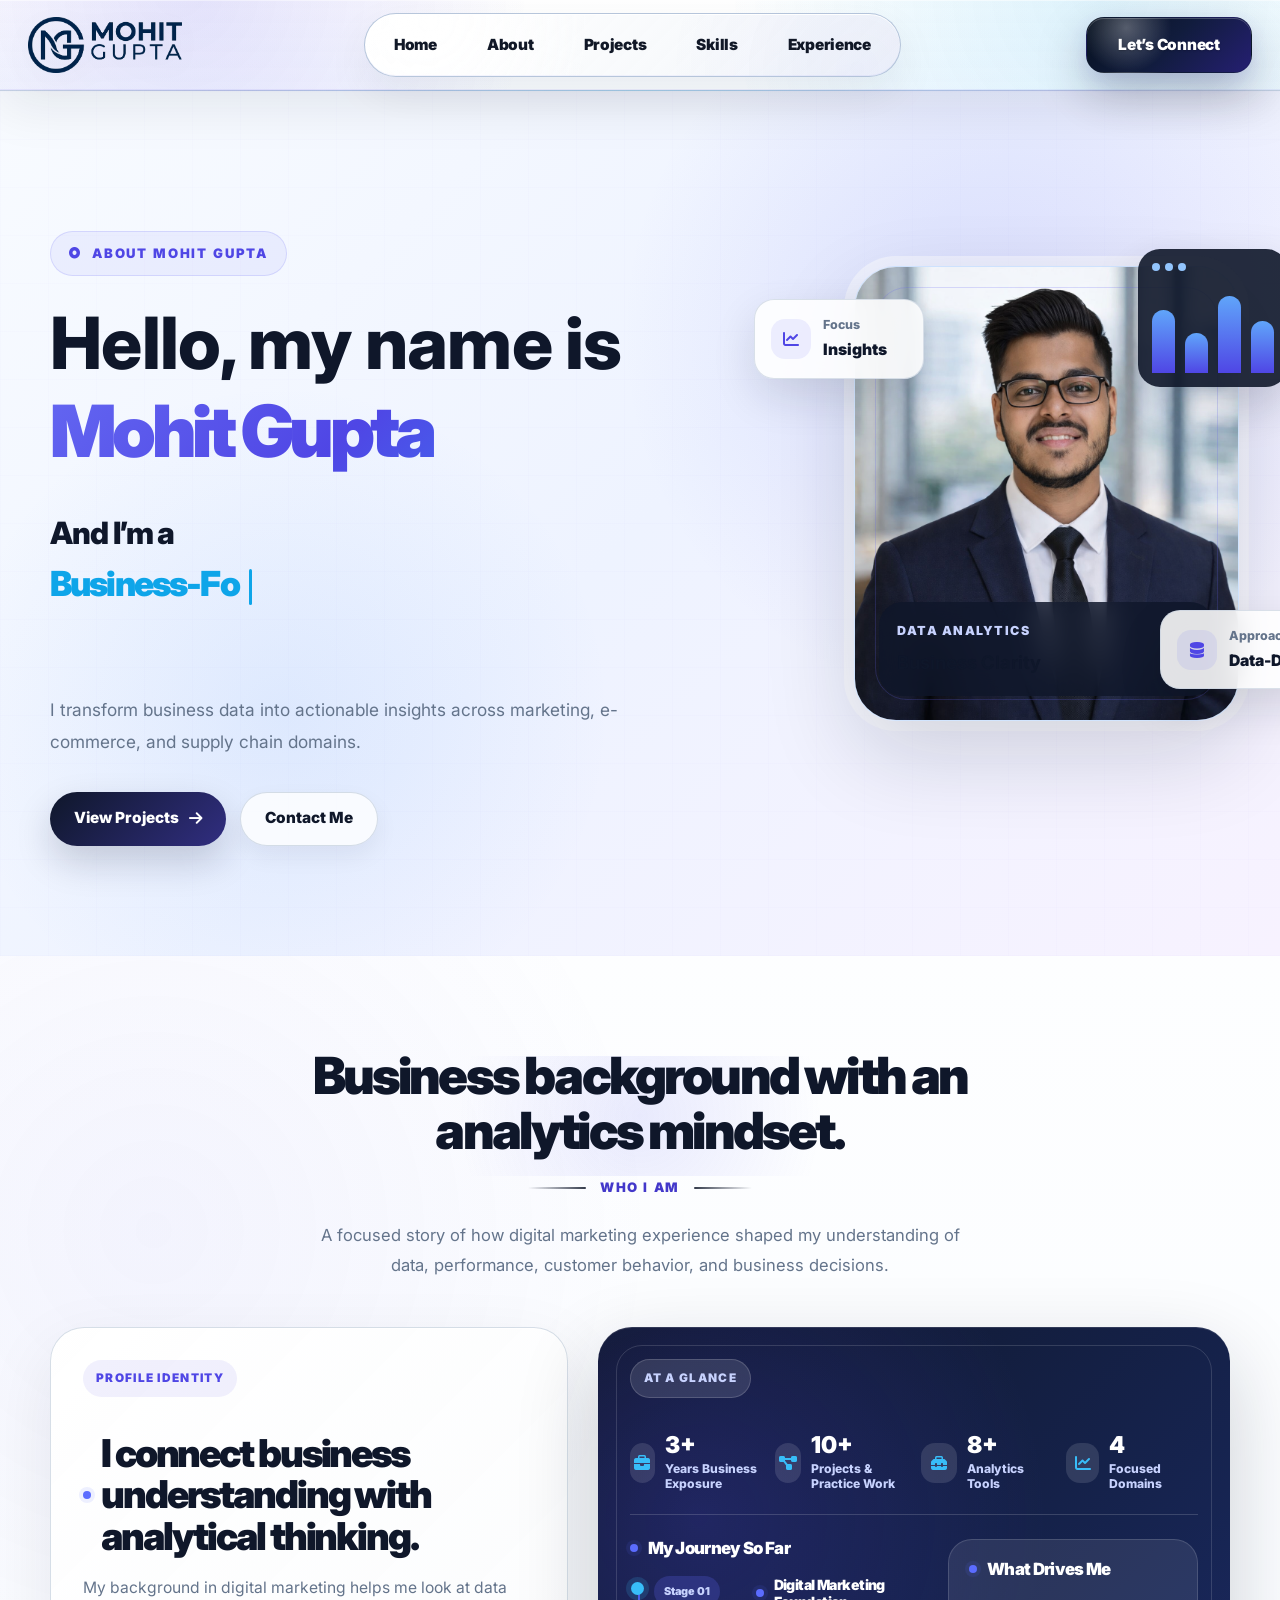
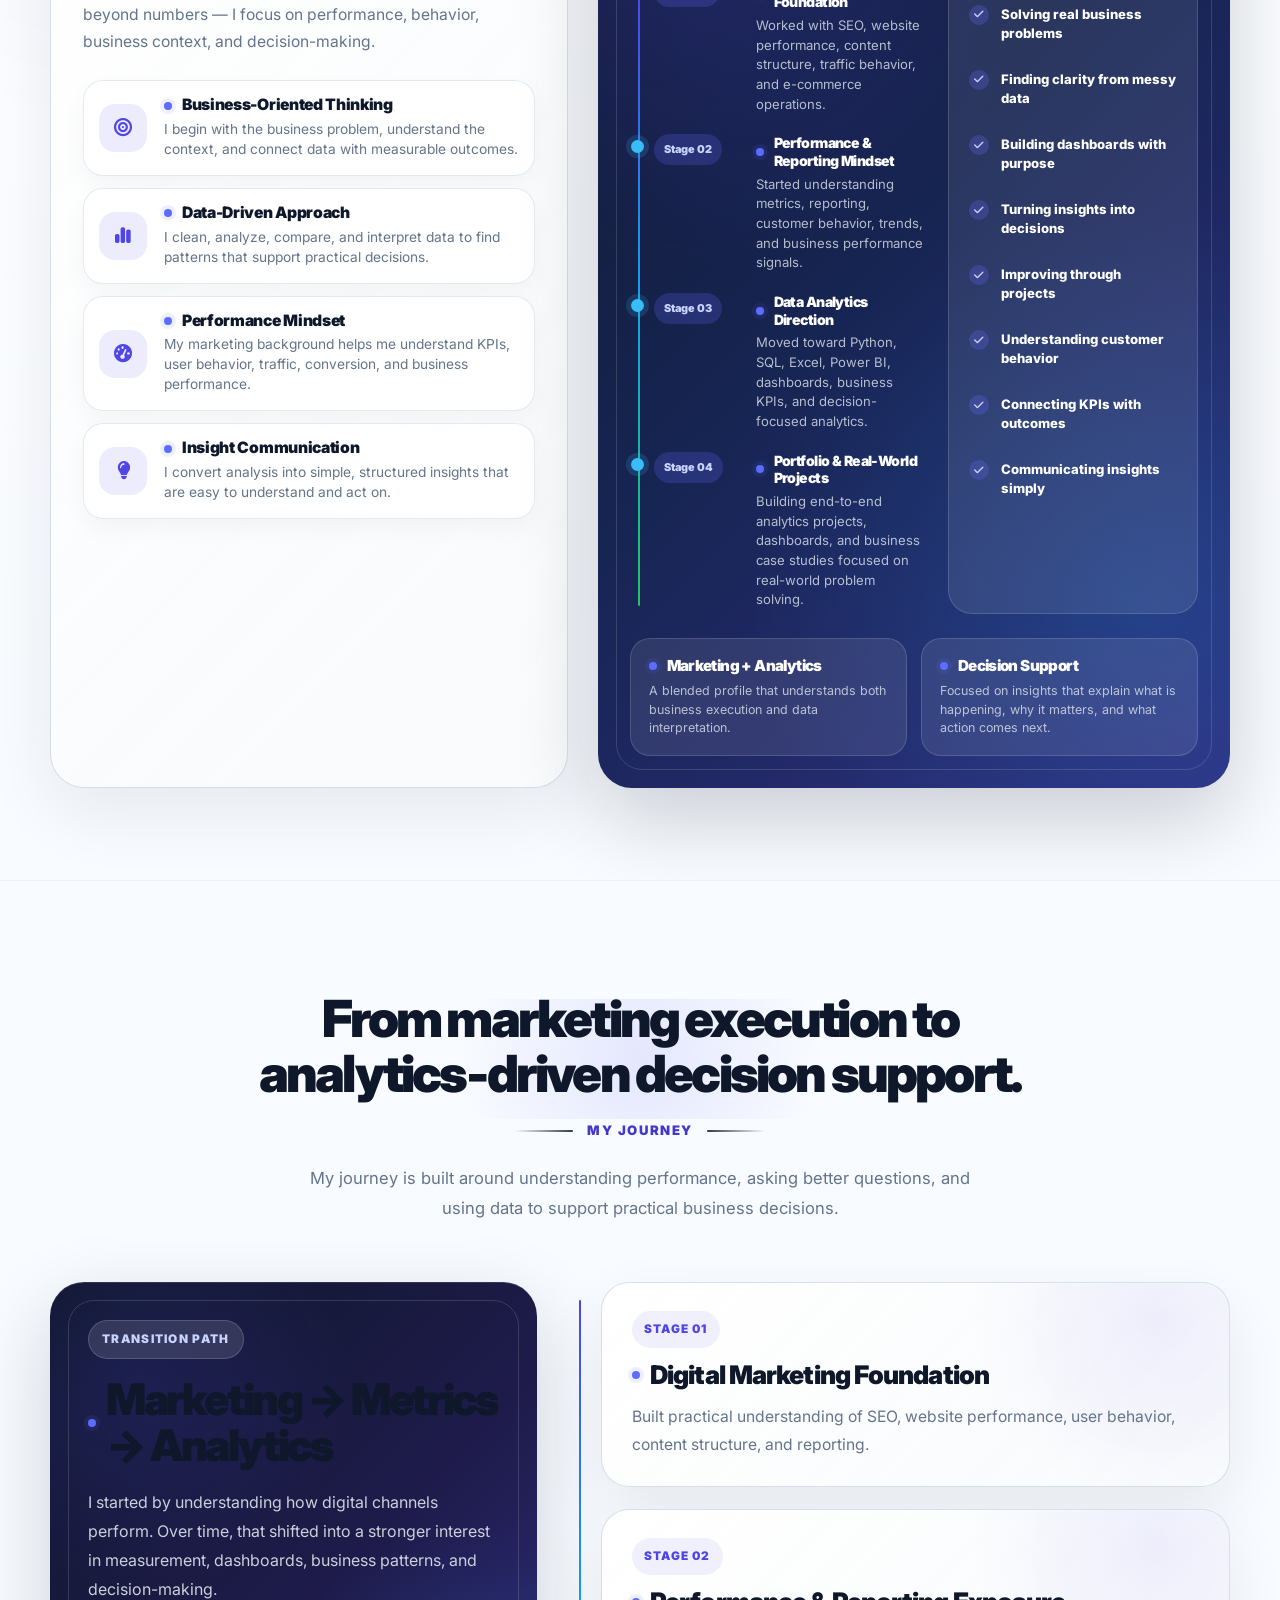
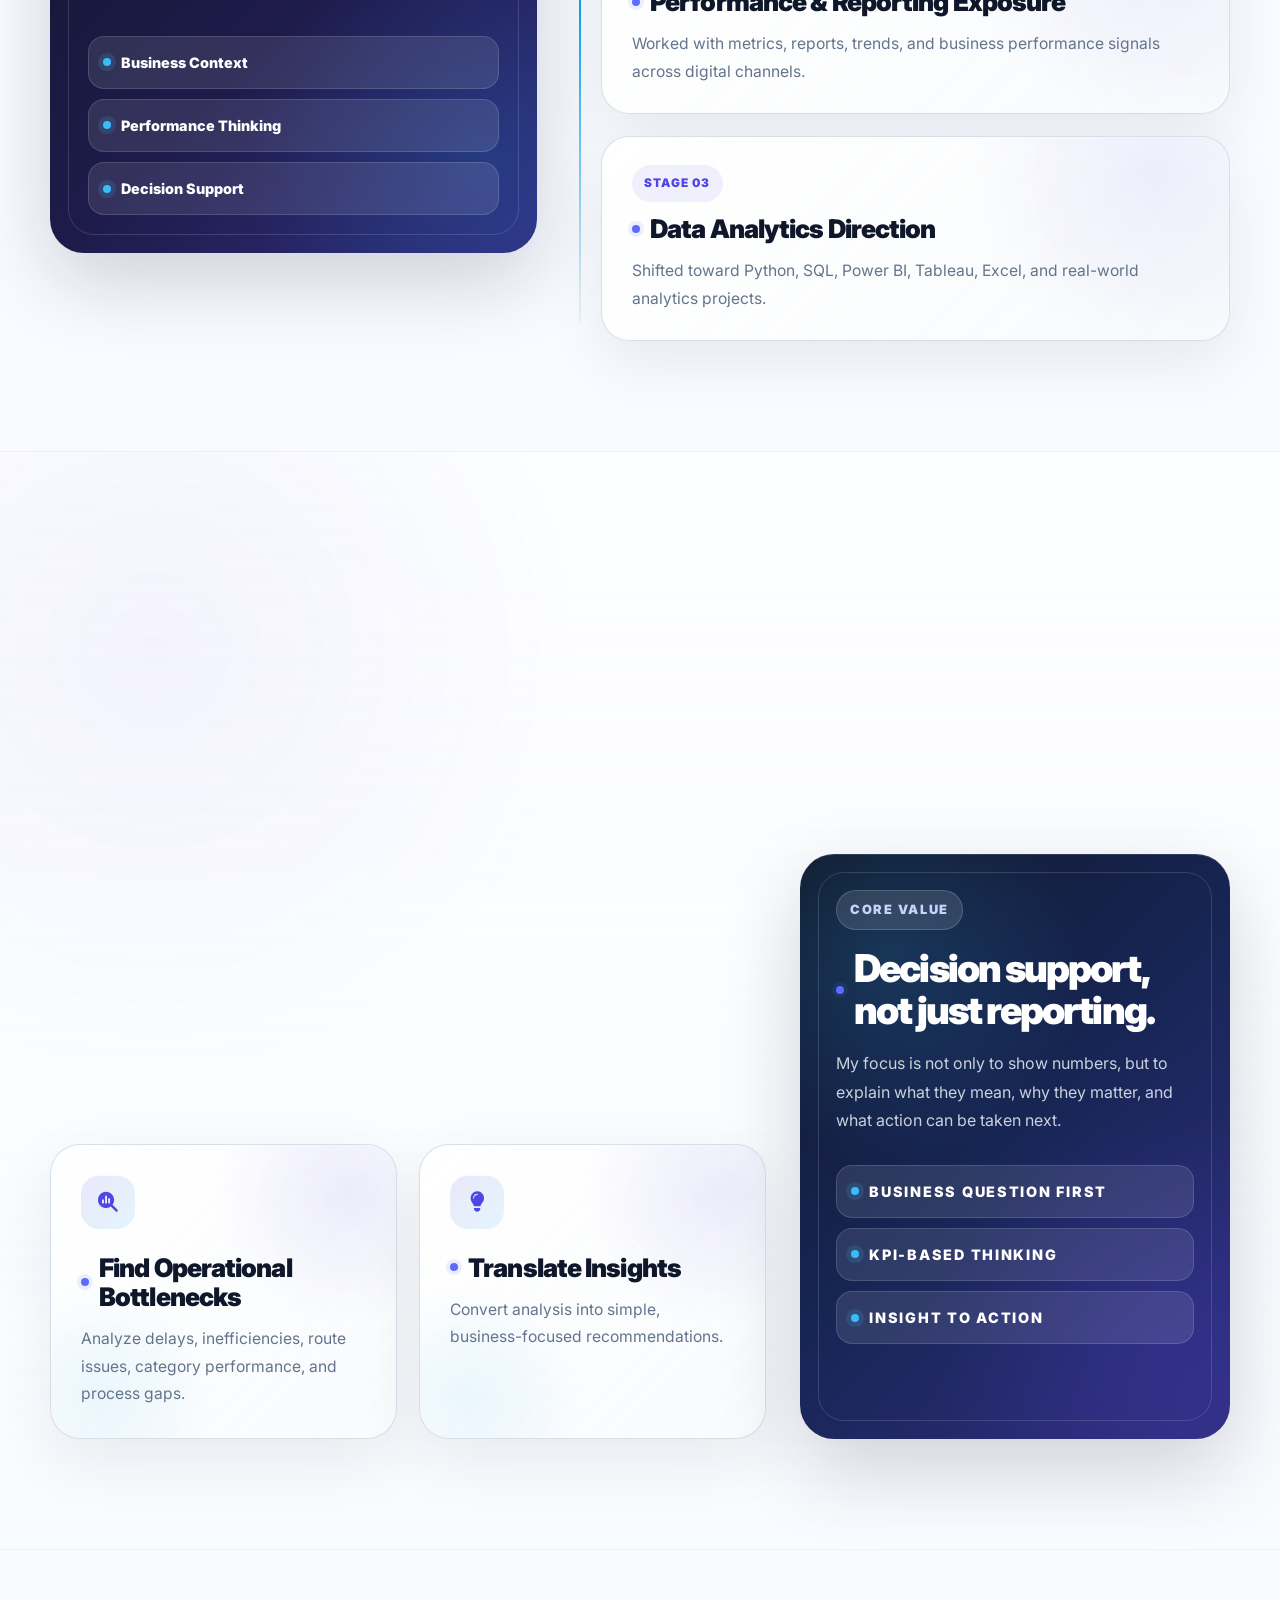
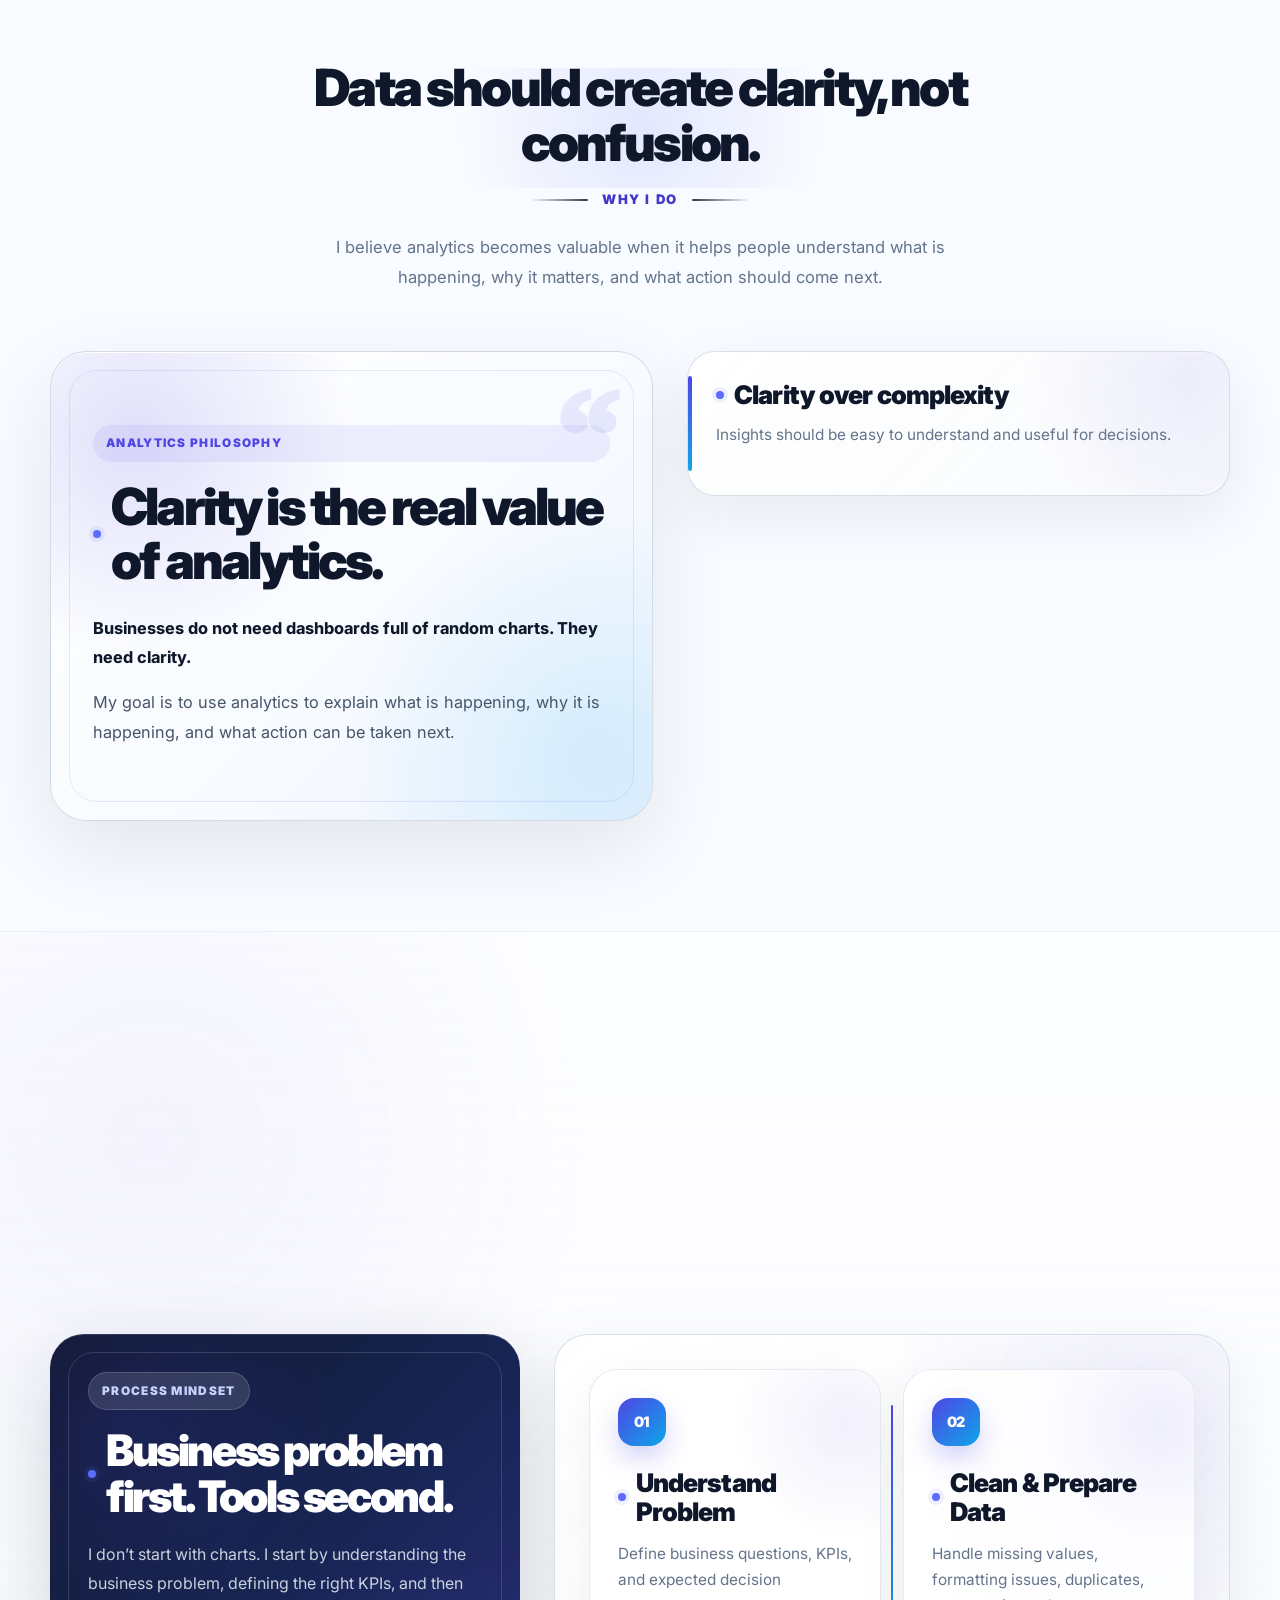
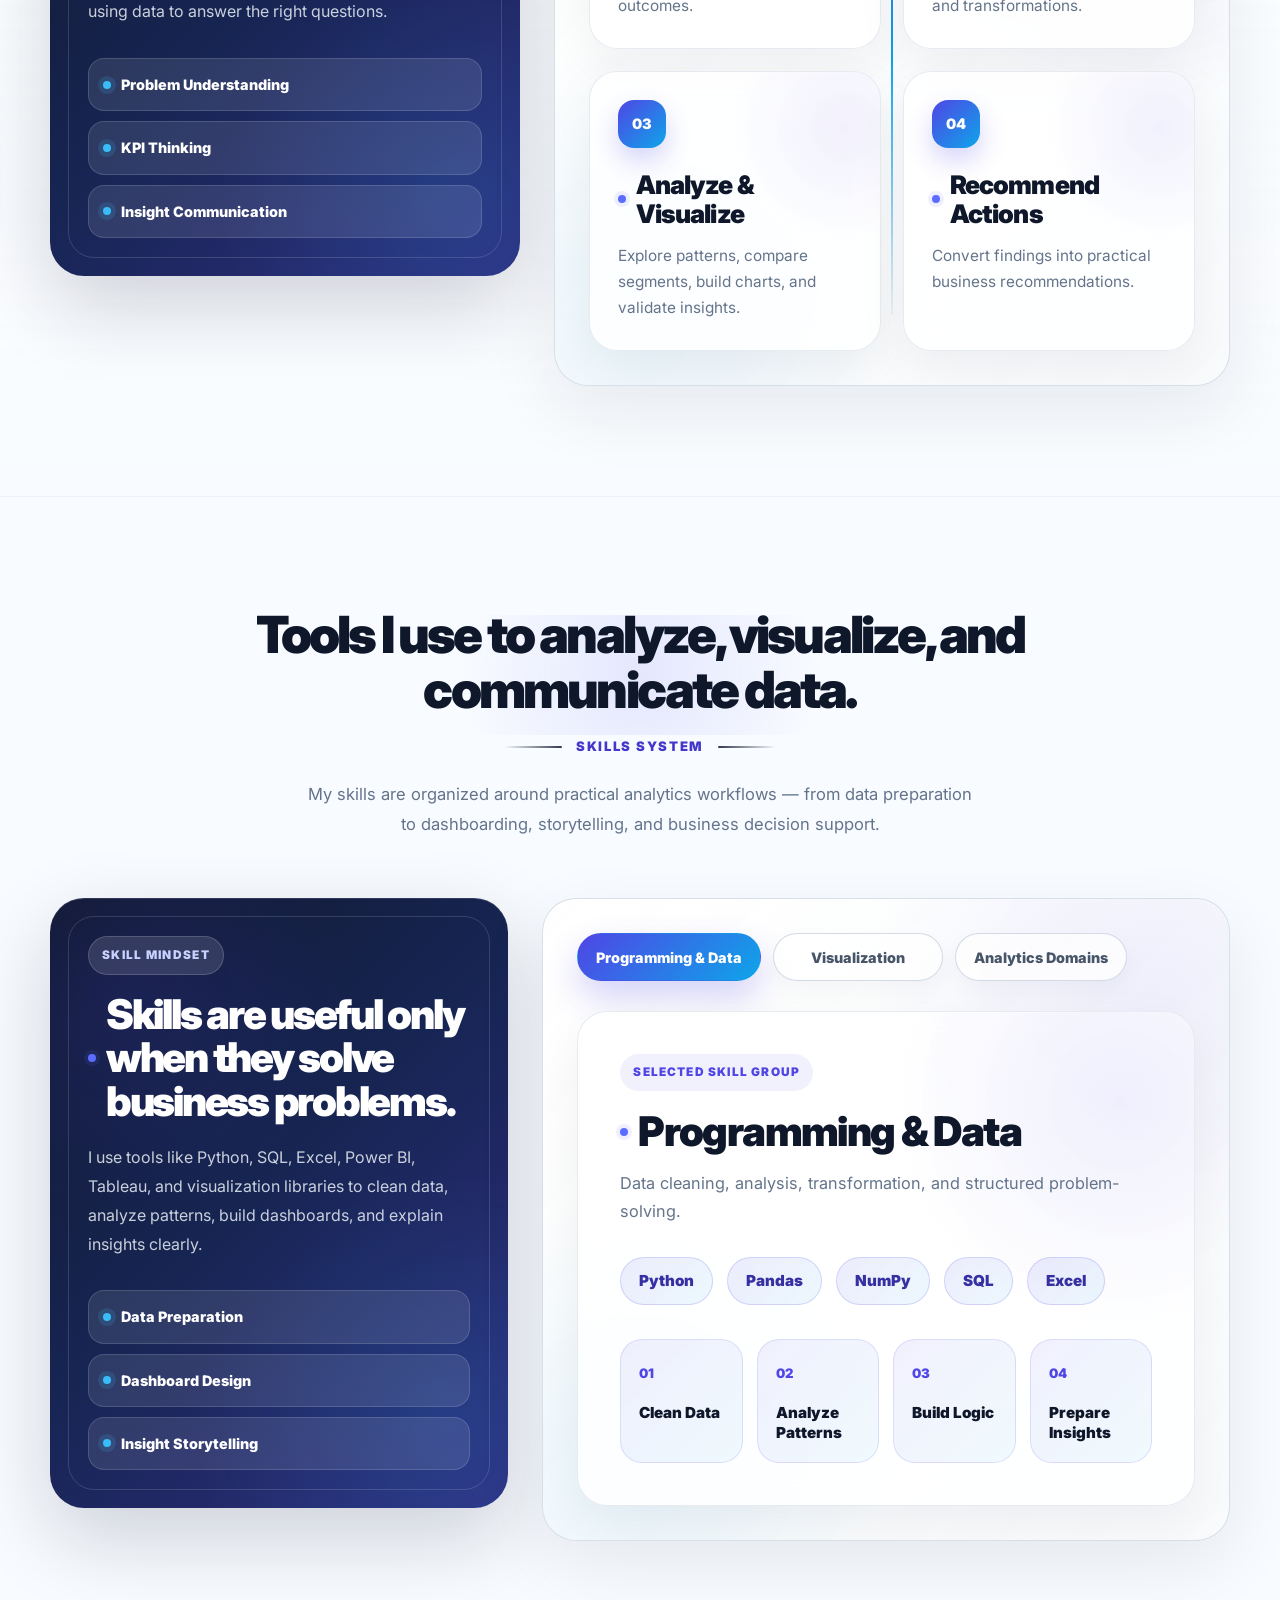
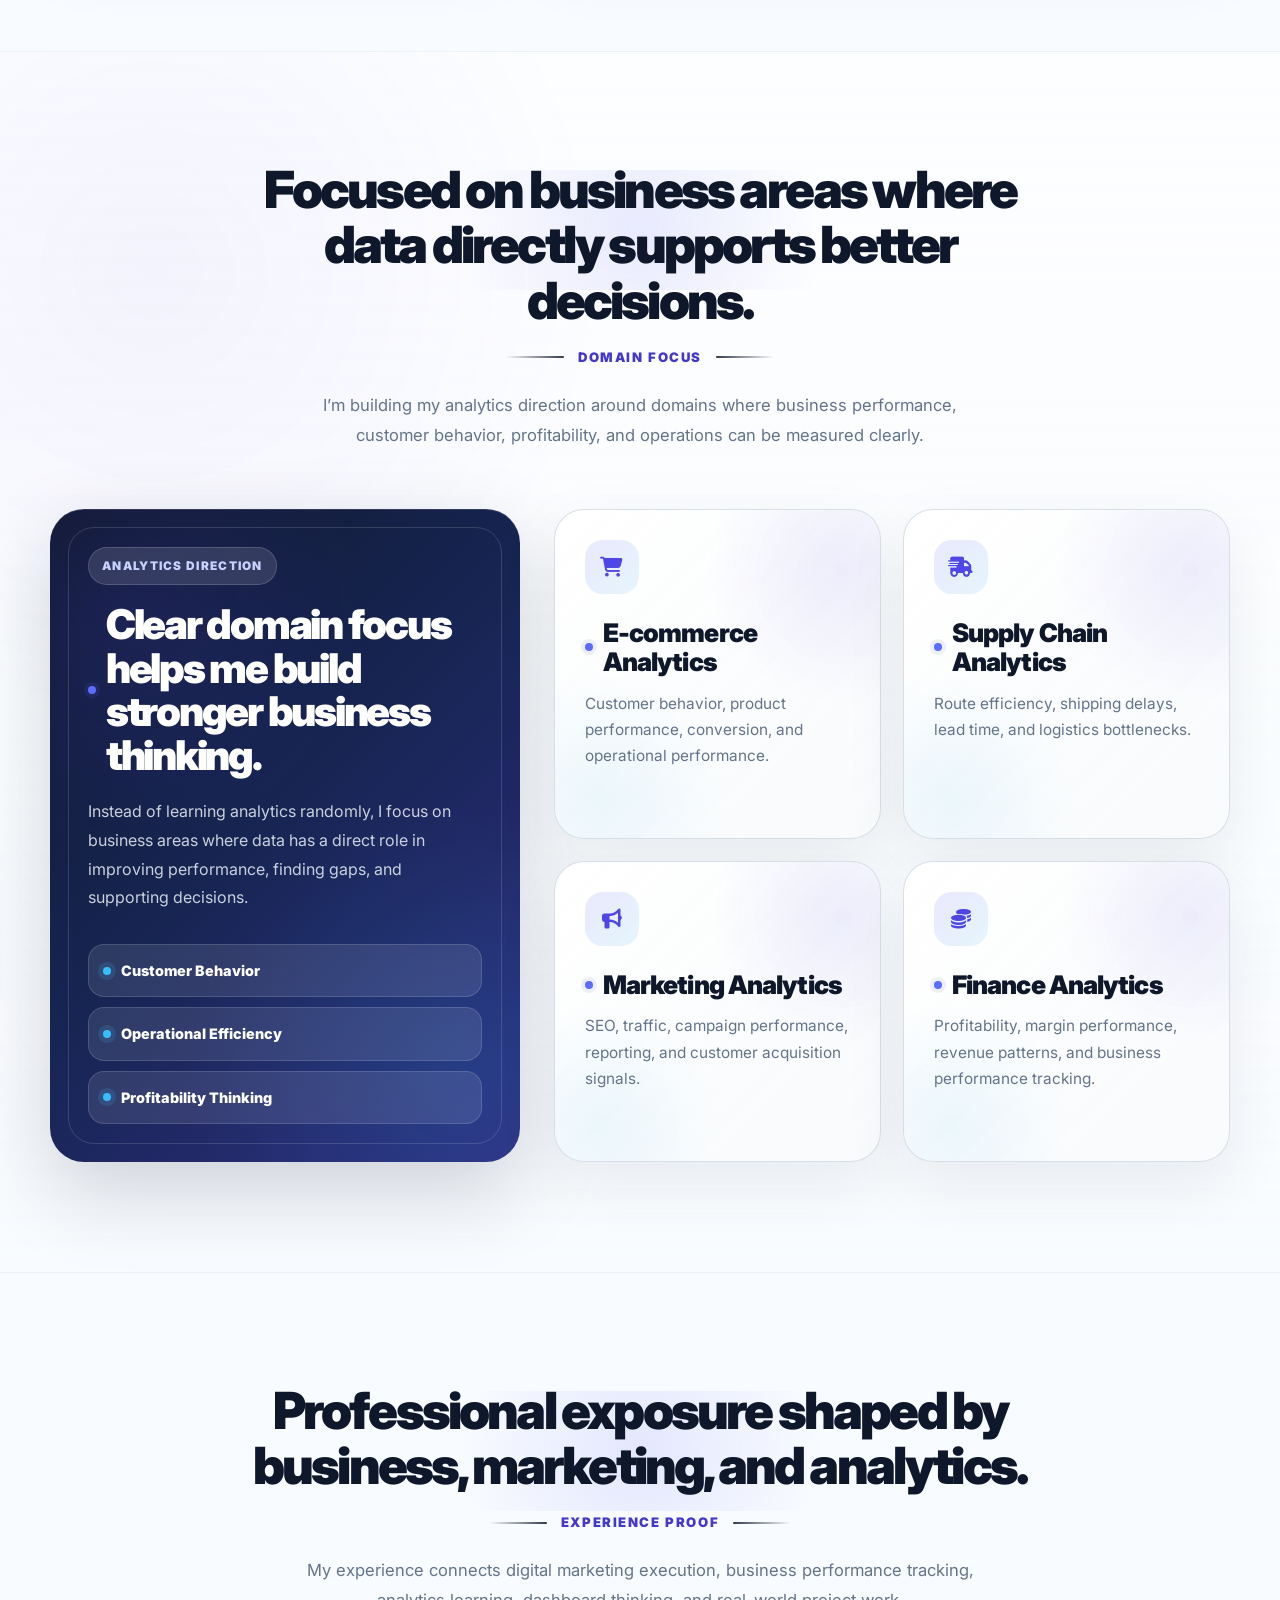
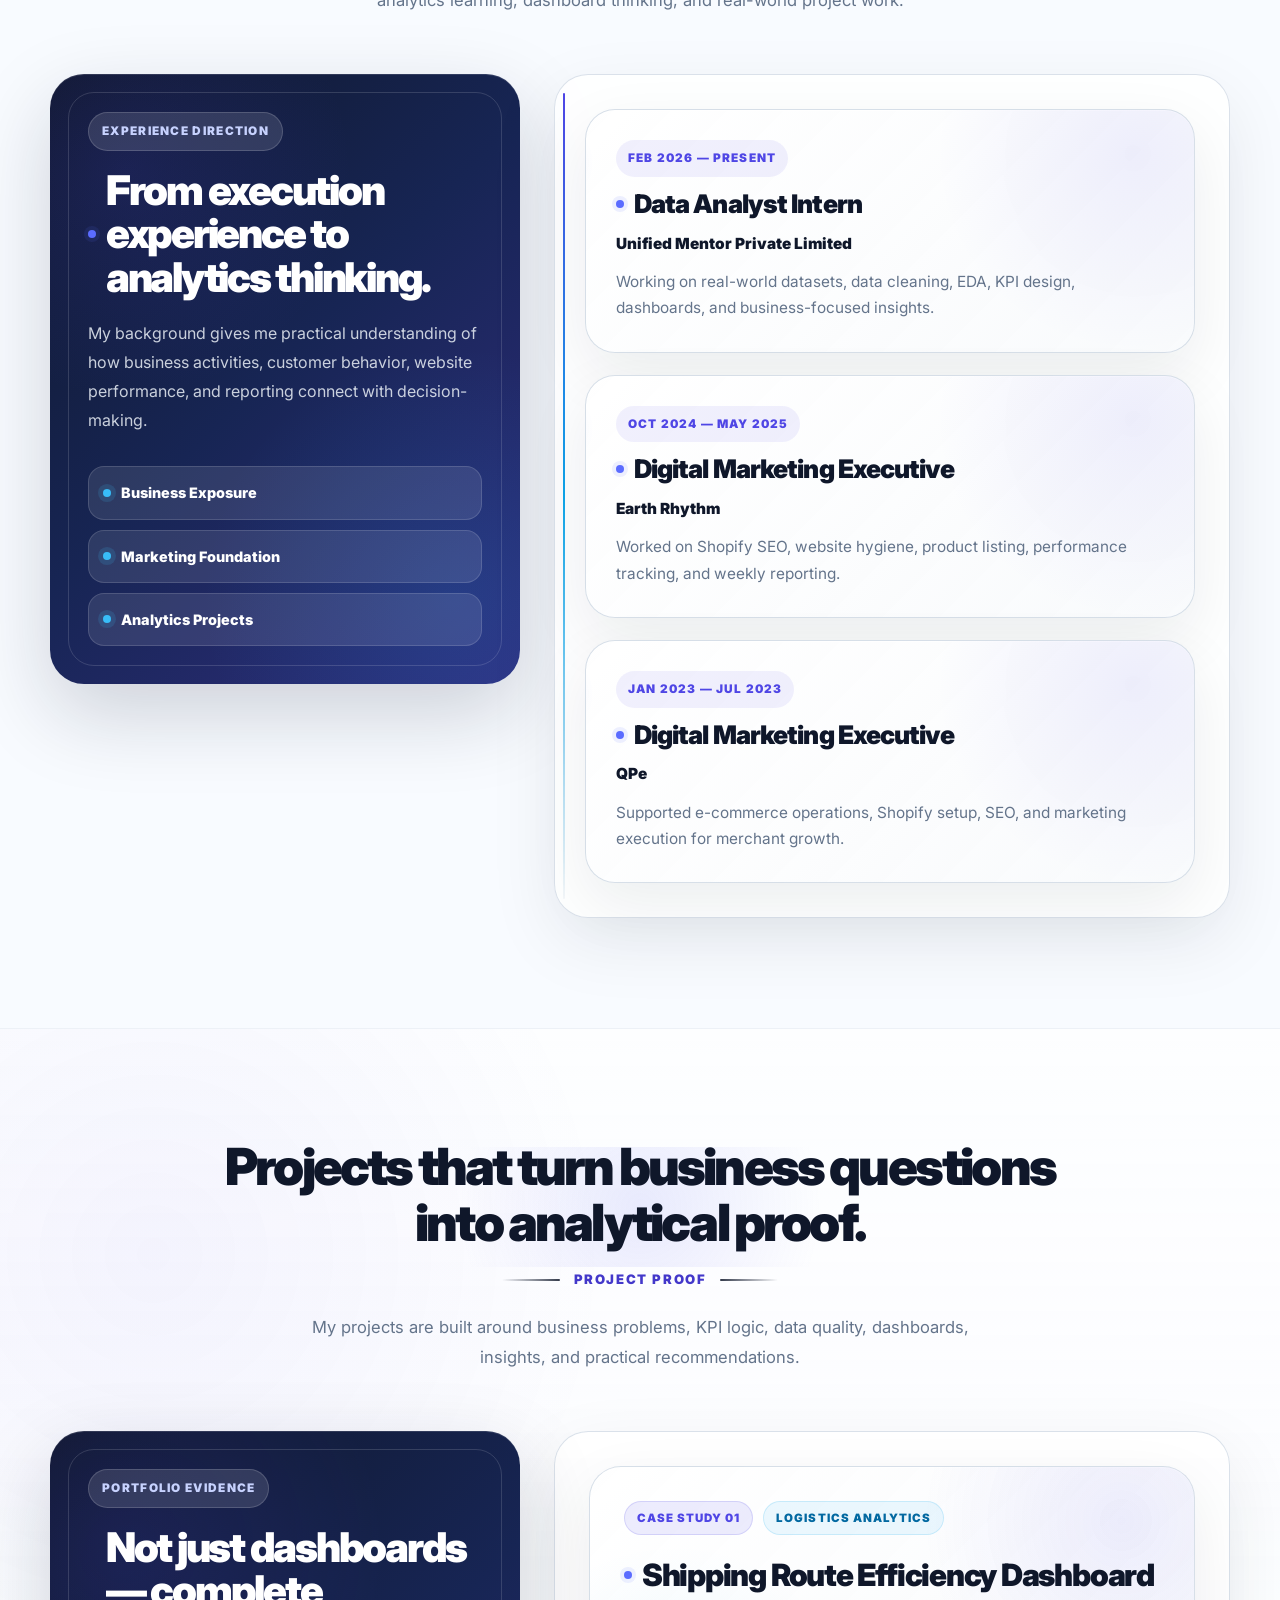
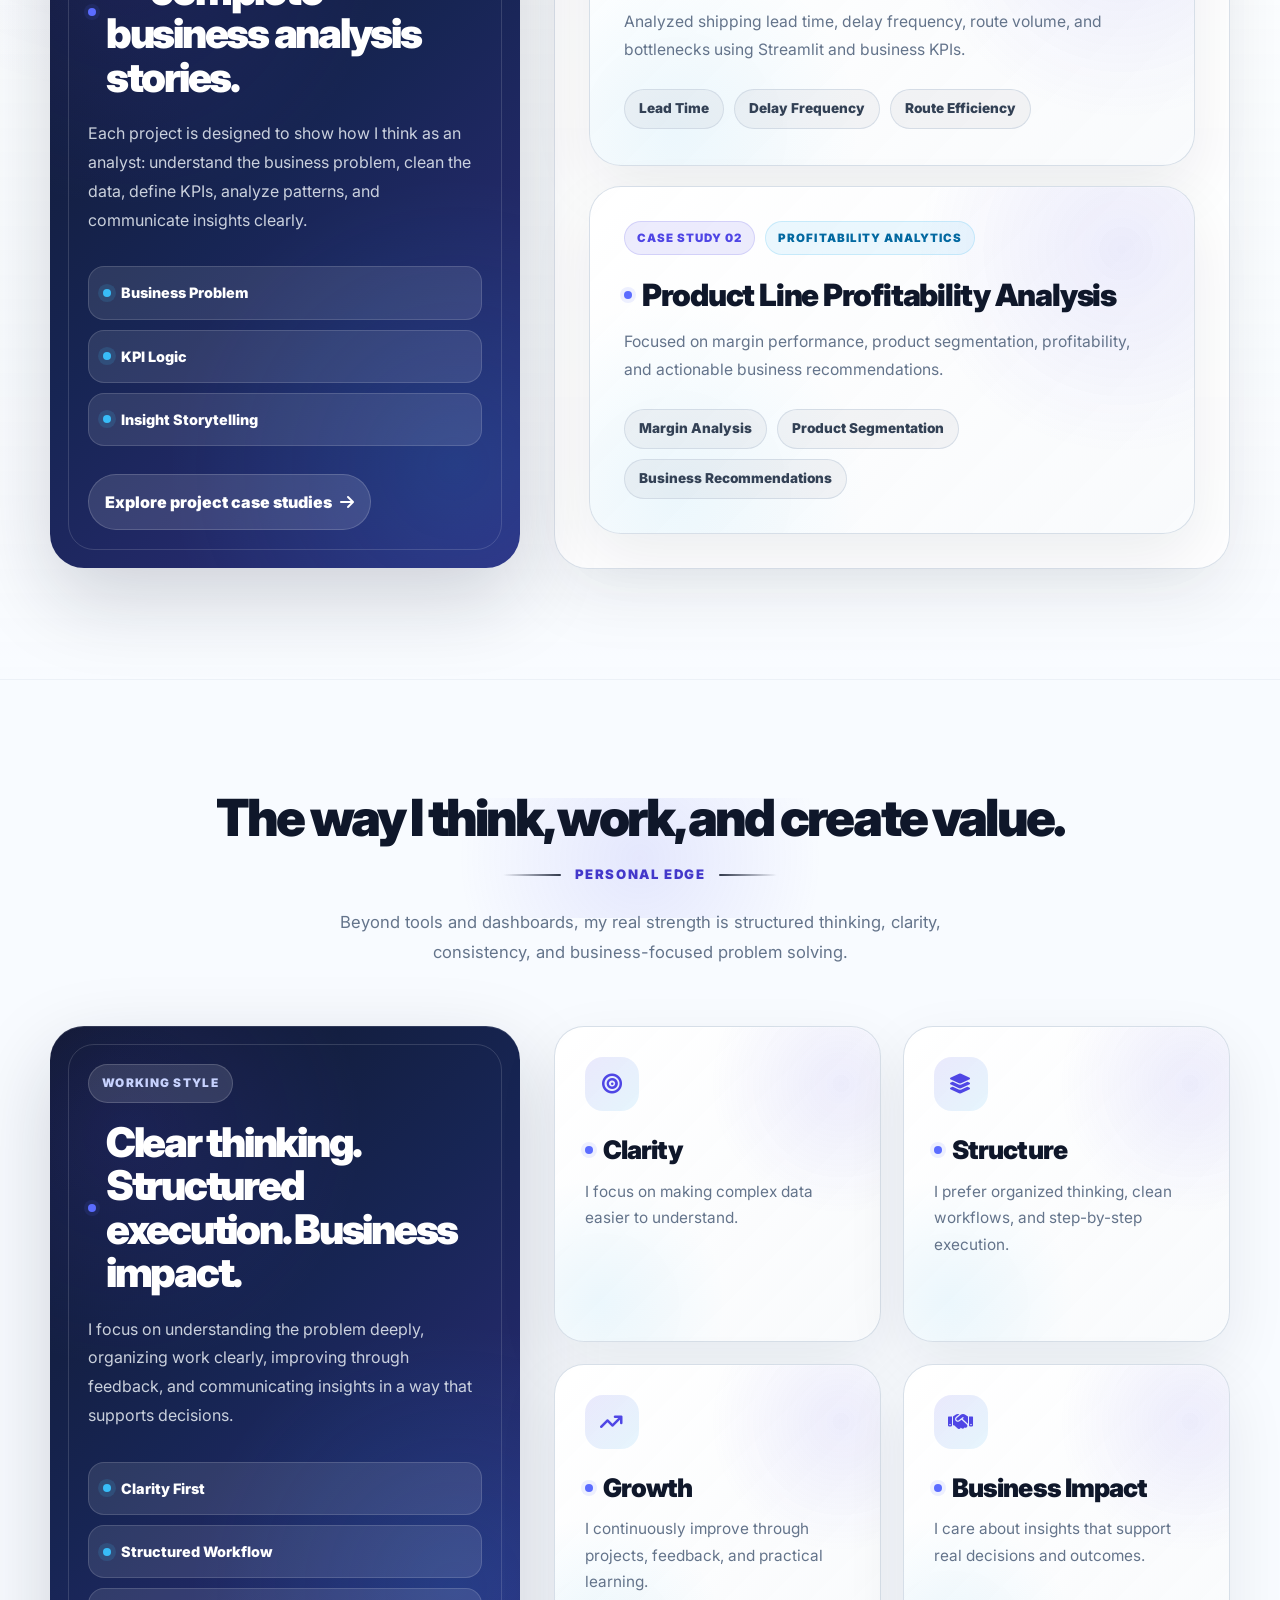
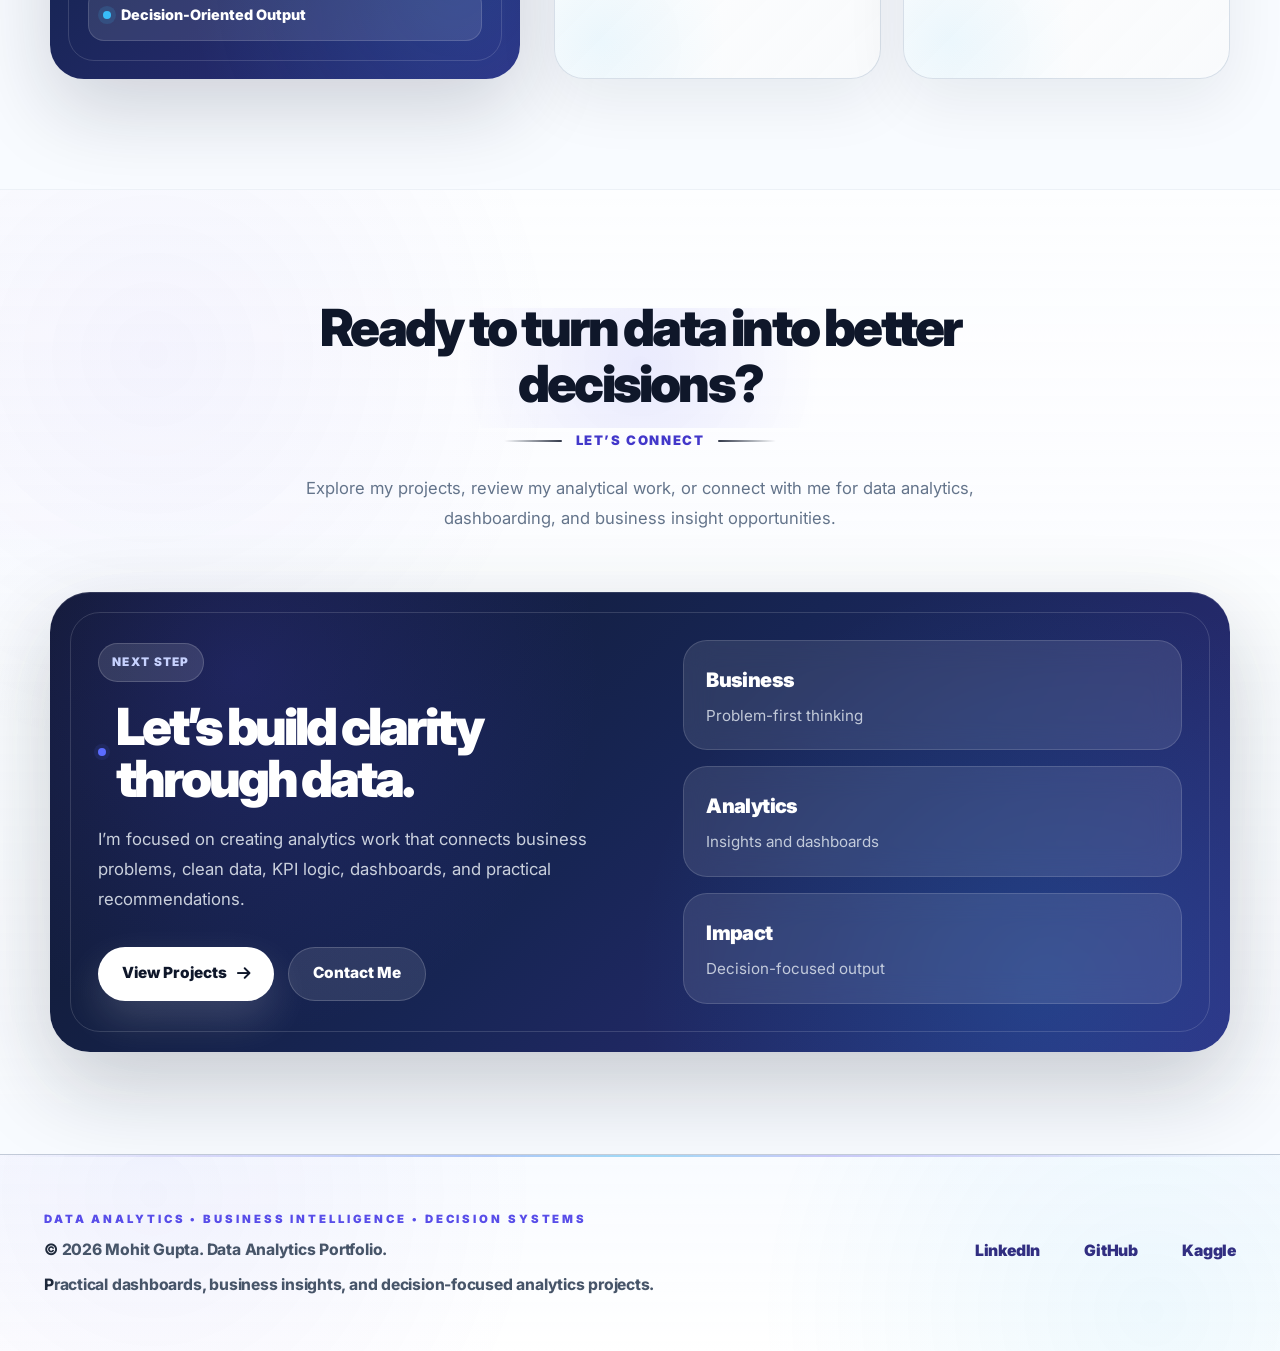
==== about/index.html @ 5d89bc1f "Update portfolio URLs to clean routes" ====
<!DOCTYPE html>
<html lang="en">
<head>
  <meta charset="UTF-8" />
  <meta name="viewport" content="width=device-width, initial-scale=1.0" />

  <title>About | Mohit Gupta</title>

  <meta
    name="description"
    content="About Mohit Gupta — Business-focused Data Analyst specializing in marketing, e-commerce, supply chain analytics, dashboards, and decision-driven insights."
  />

  <link rel="icon" type="image/png" sizes="32x32" href="/assets/images/brand/mohit-gupta-logo.png">
  <link rel="icon" type="image/png" sizes="16x16" href="/assets/images/brand/mohit-gupta-logo.png">
  <link rel="shortcut icon" href="/assets/images/brand/mohit-gupta-logo.png" type="image/png">
  <link rel="apple-touch-icon" href="/assets/images/brand/mohit-gupta-logo.png">

  <link rel="icon" type="image/png" sizes="32x32" href="/assets/icons/ui/mohit-favicon-icon-modified.png">
  <link rel="icon" type="image/png" sizes="16x16" href="/assets/icons/ui/mohit-favicon-icon-modified.png">
  <link rel="shortcut icon" href="/assets/icons/ui/mohit-favicon-icon-modified.png" type="image/png">
  <link rel="apple-touch-icon" href="/assets/icons/ui/mohit-favicon-icon-modified.png">

  <link rel="stylesheet" href="https://cdnjs.cloudflare.com/ajax/libs/font-awesome/6.5.0/css/all.min.css">
  <link href="https://fonts.googleapis.com/css2?family=Inter:wght@400;600;700;800&display=swap" rel="stylesheet">

  <!-- About page isolated CSS -->
  <!-- Main CSS -->
<link rel="stylesheet" href="/assets/css/main.css">
</head>

<body data-page="about">

  <!-- =========================
       HEADER START
  ========================== -->
  <header class="v3-header about-site-header" id="home">
    <div class="v3-header-container">

      <a href="/" class="v3-logo-link" aria-label="Mohit Gupta Home">
        <img
          src="/assets/images/brand/mohit-gupta-logo.png"
          alt="Mohit Gupta Personal Brand Logo"
          class="v3-brand-logo"
        />
      </a>

      <nav class="v3-nav" aria-label="Main Navigation">
        <a href="/" class="v3-nav-link">Home</a>
        <a href="/about" class="v3-nav-link active">About</a>
        <a href="/projects" class="v3-nav-link">Projects</a>
        <a href="/skills" class="v3-nav-link">Skills</a>
        <a href="/experience" class="v3-nav-link">Experience</a>
      </nav>

      <a href="/contact" class="v3-cta">Let’s Connect</a>

      <button
        class="v3-menu-toggle"
        aria-label="Open Menu"
        aria-expanded="false"
        aria-controls="v3-mobile-menu"
      >
        <span></span>
        <span></span>
        <span></span>
      </button>

    </div>

    <div class="v3-mobile-menu" id="v3-mobile-menu">
      <div class="v3-mobile-menu-header">
        <span>Menu</span>
        <button class="v3-menu-close" aria-label="Close Menu">&times;</button>
      </div>

      <nav class="v3-mobile-nav">
        <a href="/" class="v3-mobile-link">Home</a>
        <a href="/about" class="v3-mobile-link active">About</a>
        <a href="/projects" class="v3-mobile-link">Projects</a>
        <a href="/skills" class="v3-mobile-link">Skills</a>
        <a href="/experience" class="v3-mobile-link">Experience</a>
      </nav>

      <div class="v3-mobile-cta-wrap">
        <a href="/contact" class="v3-mobile-cta">Let’s Connect</a>
      </div>
    </div>
  </header>
  <!-- HEADER END -->

  <!-- =========================
       ABOUT PAGE START
  ========================== -->
  <main class="about-page" id="aboutPage">

    <!-- PAGE BACKGROUND VISUALS -->
    <div class="about-page-bg" aria-hidden="true">
      <span class="about-bg-blur about-bg-blur-one"></span>
      <span class="about-bg-blur about-bg-blur-two"></span>
      <span class="about-bg-grid"></span>
    </div>

    <!-- =========================
         HERO SECTION
    ========================== -->
    <section class="about-hero about-section-shell" id="aboutHero" data-section="hero">
      <div class="about-container about-hero-layout">

        <div class="about-hero-copy about-reveal" data-reveal="left">

          <span class="about-kicker">
            <i class="fa-solid fa-circle-dot"></i>
            About Mohit Gupta
          </span>

         <h1 class="about-hero-title">

<h1 class="about-hero-title">
  <span class="about-intro-line">Hello, my name is</span>
  <span class="about-name-line">Mohit Gupta</span>
</h1>

<h2 class="about-hero-role">
  <span class="about-role-prefix">And I’m a</span>

  <span class="about-role-dynamic">
    <span id="aboutTypingText" class="about-typing-text"></span>
    <span class="typing-cursor" aria-hidden="true"></span>
  </span>
</h2>

          <p class="about-hero-description" id="aboutHeroDescription">
            I transform business data into actionable insights across marketing,
            e-commerce, and supply chain domains.
          </p>

          <div class="about-hero-actions">
            <a href="/projects" class="about-btn about-btn-primary">
              <span>View Projects</span>
              <i class="fa-solid fa-arrow-right"></i>
            </a>

            <a href="/contact" class="about-btn about-btn-secondary">
              <span>Contact Me</span>
            </a>
          </div>

          <div class="about-hero-proof" id="aboutHeroStats" aria-label="Professional highlights">
            <!-- Dynamic stats render from about.js -->
          </div>

        </div>

        <div class="about-hero-visual about-reveal" data-reveal="right">

          <div class="about-photo-system">

            <div class="about-photo-card">
              <span class="about-photo-ring" aria-hidden="true"></span>

              <img
                src="/assets/images/about/mohit-about-photo.png"
                alt="Mohit Gupta - Business-focused Data Analyst"
                class="about-profile-photo"
              />

              <div class="about-photo-overlay">
                <span>Data Analytics</span>
                <strong>Business Clarity</strong>
              </div>
            </div>

            <div class="about-floating-card about-floating-card-one">
              <i class="fa-solid fa-chart-line"></i>
              <div>
                <span>Focus</span>
                <strong>Insights</strong>
              </div>
            </div>

            <div class="about-floating-card about-floating-card-two">
              <i class="fa-solid fa-database"></i>
              <div>
                <span>Approach</span>
                <strong>Data-Driven</strong>
              </div>
            </div>

            <div class="about-mini-dashboard" aria-hidden="true">
              <div class="mini-dashboard-header">
                <span></span>
                <span></span>
                <span></span>
              </div>
              <div class="mini-dashboard-bars">
                <span style="--bar-height: 72%"></span>
                <span style="--bar-height: 46%"></span>
                <span style="--bar-height: 88%"></span>
                <span style="--bar-height: 60%"></span>
              </div>
            </div>

          </div>

        </div>

      </div>
    </section>

    <!-- =========================
         STICKY ABOUT NAV
    ========================== -->
    <!--<nav class="about-page-nav" aria-label="About page sections">
      <div class="about-container about-page-nav-inner">
        <a href="#whoIAm" class="about-page-nav-link active">Who I Am</a>
        <a href="#whatIDo" class="about-page-nav-link">What I Do</a>
        <a href="#whyIDo" class="about-page-nav-link">Why I Do</a>
        <a href="#howIDo" class="about-page-nav-link">How I Do</a>
        <a href="#skillsSystem" class="about-page-nav-link">Skills</a>
        <a href="#experienceProof" class="about-page-nav-link">Experience</a>
      </div>
    </nav>--!>

<!-- =========================
     WHO I AM
========================== -->
<section class="about-section about-who about-section-shell" id="whoIAm" data-section="who">
  <div class="about-container">

    <div class="about-section-intro about-center about-reveal">
      <span class="about-kicker">Who I Am</span>
      <h2>Business background with an analytics mindset.</h2>
      <p>
        A focused story of how digital marketing experience shaped my understanding
        of data, performance, customer behavior, and business decisions.
      </p>
    </div>

    <div class="about-who-final-grid">

      <div class="about-who-final-left about-reveal" data-reveal="left">
        <span class="about-card-label">Profile Identity</span>

        <h3>I connect business understanding with analytical thinking.</h3>

        <p class="about-who-final-lead">
          My background in digital marketing helps me look at data beyond numbers —
          I focus on performance, behavior, business context, and decision-making.
        </p>

        <div class="about-who-strengths" id="whoIAmContent">
          <!-- Dynamic strengths render from about.js -->
        </div>
      </div>

      <div class="about-who-final-right about-reveal" data-reveal="right">
        <div class="about-who-right-top">
          <span class="about-card-label dark-label">At a Glance</span>
          <div class="about-who-stats" id="identityHighlights">
            <!-- Dynamic stats render from about.js -->
          </div>
        </div>

        <div class="about-who-right-middle">
          <div class="about-who-mini-timeline">
            <h3>My Journey So Far</h3>
            <div id="whoMiniJourney">
              <!-- Dynamic mini journey render from about.js -->
            </div>
          </div>

          <div class="about-who-drive-card">
            <h3>What Drives Me</h3>
            <div id="whoDriveList">
              <!-- Dynamic drive points render from about.js -->
            </div>
          </div>
        </div>

        <div class="about-who-bottom-proof" id="whoBottomProof">
          <!-- Dynamic proof cards render from about.js -->
        </div>
      </div>

    </div>

  </div>
</section>

    <!-- =========================
         JOURNEY TIMELINE
    ========================== -->
    <section class="about-section about-journey about-section-shell" id="journeyStory" data-section="journey">
      <div class="about-container">

        <div class="about-section-intro about-center about-reveal">
          <span class="about-kicker">My Journey</span>
          <h2>From marketing execution to analytics-driven decision support.</h2>
          <p>
            My journey is built around understanding performance, asking better questions,
            and using data to support practical business decisions.
          </p>
        </div>

        <div class="about-journey-premium-layout">
          <div class="about-journey-story-card about-reveal" data-reveal="left">
            <span class="about-card-label">Transition Path</span>
            <h3>Marketing → Metrics → Analytics</h3>
            <p>
              I started by understanding how digital channels perform. Over time,
              that shifted into a stronger interest in measurement, dashboards,
              business patterns, and decision-making.
            </p>

            <div class="about-journey-mini-metrics">
              <span>Business Context</span>
              <span>Performance Thinking</span>
              <span>Decision Support</span>
            </div>
          </div>

          <div class="about-journey-timeline about-reveal" id="journeyTimeline" data-reveal="right">
            <!-- Dynamic timeline render from about.js -->
          </div>
        </div>

      </div>
    </section>

    <!-- =========================
         WHAT I DO
    ========================== -->
    <section class="about-section about-what about-section-shell" id="whatIDo" data-section="what">
      <div class="about-container">

        <div class="about-section-intro about-center about-reveal">
          <span class="about-kicker">What I Do</span>
          <h2>I turn raw data into clear business insights.</h2>
          <p>
            I work across the analytics cycle — from understanding the business problem
            to building dashboards, identifying patterns, and translating insights into decisions.
          </p>
        </div>

        <div class="about-what-layout">
          <div class="about-capability-grid" id="whatIDoList">
            <!-- Dynamic capability items render from about.js -->
          </div>

          <aside class="about-capability-note about-reveal" data-reveal="right">
            <span class="about-card-label">Core Value</span>
            <h3>Decision support, not just reporting.</h3>
            <p>
              My focus is not only to show numbers, but to explain what they mean,
              why they matter, and what action can be taken next.
            </p>

            <div class="about-core-value-points">
              <span>Business Question First</span>
              <span>KPI-Based Thinking</span>
              <span>Insight to Action</span>
            </div>
          </aside>
        </div>

      </div>
    </section>

    <!-- =========================
         WHY I DO
    ========================== -->
    <section class="about-section about-why about-section-shell" id="whyIDo" data-section="why">
      <div class="about-container">

        <div class="about-section-intro about-center about-reveal">
          <span class="about-kicker">Why I Do</span>
          <h2>Data should create clarity, not confusion.</h2>
          <p>
            I believe analytics becomes valuable when it helps people understand
            what is happening, why it matters, and what action should come next.
          </p>
        </div>

        <div class="about-why-premium-layout">
          <div class="about-why-card about-reveal" data-reveal="left">
            <span class="quote-mark">“</span>

            <span class="about-card-label">Analytics Philosophy</span>

            <h3>Clarity is the real value of analytics.</h3>

            <div id="whyIDoContent">
              <!-- Dynamic why content render from about.js -->
            </div>
          </div>

          <div class="about-why-points about-reveal" id="whyPrinciples" data-reveal="right">
            <!-- Dynamic principles render from about.js -->
          </div>
        </div>

      </div>
    </section>

        <!-- =========================
         HOW I DO
    ========================== -->
    <section class="about-section about-process about-section-shell" id="howIDo" data-section="how">
      <div class="about-container">

        <div class="about-section-intro about-center about-reveal">
          <span class="about-kicker">How I Do</span>
          <h2>My analytics process from problem to decision.</h2>
          <p>
            I follow a structured workflow that starts with business questions
            and ends with clear insights, dashboards, and action-focused recommendations.
          </p>
        </div>

        <div class="about-process-premium-layout">
          <div class="about-process-insight-card about-reveal" data-reveal="left">
            <span class="about-card-label">Process Mindset</span>
            <h3>Business problem first. Tools second.</h3>
            <p>
              I don’t start with charts. I start by understanding the business problem,
              defining the right KPIs, and then using data to answer the right questions.
            </p>

            <div class="about-process-mini-points">
              <span>Problem Understanding</span>
              <span>KPI Thinking</span>
              <span>Insight Communication</span>
            </div>
          </div>

          <div class="about-process-board about-reveal" data-reveal="right">
            <div class="about-process-progress" aria-hidden="true"></div>
            <div class="about-process-flow" id="howIDoProcess">
              <!-- Dynamic process steps render from about.js -->
            </div>
          </div>
        </div>

      </div>
    </section>

    <!-- =========================
         SKILLS SYSTEM
    ========================== -->
    <section class="about-section about-skills about-section-shell" id="skillsSystem" data-section="skills">
      <div class="about-container">

        <div class="about-section-intro about-center about-reveal">
          <span class="about-kicker">Skills System</span>
          <h2>Tools I use to analyze, visualize, and communicate data.</h2>
          <p>
            My skills are organized around practical analytics workflows —
            from data preparation to dashboarding, storytelling, and business decision support.
          </p>
        </div>

        <div class="about-skills-premium-layout">
          <div class="about-skills-context-card about-reveal" data-reveal="left">
            <span class="about-card-label">Skill Mindset</span>
            <h3>Skills are useful only when they solve business problems.</h3>
            <p>
              I use tools like Python, SQL, Excel, Power BI, Tableau, and visualization libraries
              to clean data, analyze patterns, build dashboards, and explain insights clearly.
            </p>

            <div class="about-skills-mini-points">
              <span>Data Preparation</span>
              <span>Dashboard Design</span>
              <span>Insight Storytelling</span>
            </div>
          </div>

          <div class="about-skills-system about-reveal" data-reveal="right">
            <div class="about-skills-tabs" id="skillsTabs" role="tablist">
              <!-- Dynamic skill tabs render from about.js -->
            </div>

            <div class="about-skills-panels" id="skillsSystemGrid">
              <!-- Dynamic skill panels render from about.js -->
            </div>
          </div>
        </div>

      </div>
    </section>

    <!-- =========================
         DOMAIN FOCUS
    ========================== -->
    <section class="about-section about-domains about-section-shell" id="domainFocus" data-section="domains">
      <div class="about-container">

        <div class="about-section-intro about-center about-reveal">
          <span class="about-kicker">Domain Focus</span>
          <h2>Focused on business areas where data directly supports better decisions.</h2>
          <p>
            I’m building my analytics direction around domains where business performance,
            customer behavior, profitability, and operations can be measured clearly.
          </p>
        </div>

        <div class="about-domain-premium-layout">
          <div class="about-domain-context-card about-reveal" data-reveal="left">
            <span class="about-card-label">Analytics Direction</span>
            <h3>Clear domain focus helps me build stronger business thinking.</h3>
            <p>
              Instead of learning analytics randomly, I focus on business areas where data
              has a direct role in improving performance, finding gaps, and supporting decisions.
            </p>

            <div class="about-domain-mini-points">
              <span>Customer Behavior</span>
              <span>Operational Efficiency</span>
              <span>Profitability Thinking</span>
            </div>
          </div>

          <div class="about-domain-showcase" id="domainFocusGrid">
            <!-- Dynamic domain focus render from about.js -->
          </div>
        </div>

      </div>
    </section>

    <!-- =========================
         EXPERIENCE PROOF
    ========================== -->
    <section class="about-section about-experience about-section-shell" id="experienceProof" data-section="experience">
      <div class="about-container">

        <div class="about-section-intro about-center about-reveal">
          <span class="about-kicker">Experience Proof</span>
          <h2>Professional exposure shaped by business, marketing, and analytics.</h2>
          <p>
            My experience connects digital marketing execution, business performance tracking,
            analytics learning, dashboard thinking, and real-world project work.
          </p>
        </div>

        <div class="about-experience-premium-layout">
          <div class="about-experience-context-card about-reveal" data-reveal="left">
            <span class="about-card-label">Experience Direction</span>
            <h3>From execution experience to analytics thinking.</h3>
            <p>
              My background gives me practical understanding of how business activities,
              customer behavior, website performance, and reporting connect with decision-making.
            </p>

            <div class="about-experience-mini-points">
              <span>Business Exposure</span>
              <span>Marketing Foundation</span>
              <span>Analytics Projects</span>
            </div>
          </div>

          <div class="about-experience-timeline about-reveal" id="experienceTimeline" data-reveal="right">
            <!-- Dynamic experience render from about.js -->
          </div>
        </div>

      </div>
    </section>

    <!-- =========================
         PROJECT PROOF
    ========================== -->
    <section class="about-section about-project-proof about-section-shell" id="projectProof" data-section="projects">
      <div class="about-container">

        <div class="about-section-intro about-center about-reveal">
          <span class="about-kicker">Project Proof</span>
          <h2>Projects that turn business questions into analytical proof.</h2>
          <p>
            My projects are built around business problems, KPI logic, data quality,
            dashboards, insights, and practical recommendations.
          </p>
        </div>

        <div class="about-project-premium-layout">
          <div class="about-project-context-card about-reveal" data-reveal="left">
            <span class="about-card-label">Portfolio Evidence</span>
            <h3>Not just dashboards — complete business analysis stories.</h3>
            <p>
              Each project is designed to show how I think as an analyst:
              understand the business problem, clean the data, define KPIs,
              analyze patterns, and communicate insights clearly.
            </p>

            <div class="about-project-mini-points">
              <span>Business Problem</span>
              <span>KPI Logic</span>
              <span>Insight Storytelling</span>
            </div>

            <a href="/projects" class="about-inline-link about-project-link">
              Explore project case studies
              <i class="fa-solid fa-arrow-right"></i>
            </a>
          </div>

          <div class="about-project-proof-list about-reveal" id="projectProofList" data-reveal="right">
            <!-- Dynamic project proof render from about.js -->
          </div>
        </div>

      </div>
    </section>

    <!-- =========================
         PERSONAL VALUES / EDGE
    ========================== -->
    <section class="about-section about-values about-section-shell" id="personalEdge" data-section="values">
      <div class="about-container">

        <div class="about-section-intro about-center about-reveal">
          <span class="about-kicker">Personal Edge</span>
          <h2>The way I think, work, and create value.</h2>
          <p>
            Beyond tools and dashboards, my real strength is structured thinking,
            clarity, consistency, and business-focused problem solving.
          </p>
        </div>

        <div class="about-values-premium-layout">
          <div class="about-values-context-card about-reveal" data-reveal="left">
            <span class="about-card-label">Working Style</span>
            <h3>Clear thinking. Structured execution. Business impact.</h3>
            <p>
              I focus on understanding the problem deeply, organizing work clearly,
              improving through feedback, and communicating insights in a way that supports decisions.
            </p>

            <div class="about-values-mini-points">
              <span>Clarity First</span>
              <span>Structured Workflow</span>
              <span>Decision-Oriented Output</span>
            </div>
          </div>

          <div class="about-values-grid about-reveal" id="personalValuesGrid" data-reveal="right">
            <!-- Dynamic values render from about.js -->
          </div>
        </div>

      </div>
    </section>

    <!-- =========================
         CTA SECTION
    ========================== -->
    <section class="about-section about-cta-section about-section-shell" id="aboutCTA" data-section="cta">
      <div class="about-container">

        <div class="about-section-intro about-center about-reveal">
          <span class="about-kicker">Let’s Connect</span>
          <h2>Ready to turn data into better decisions?</h2>
          <p>
            Explore my projects, review my analytical work, or connect with me
            for data analytics, dashboarding, and business insight opportunities.
          </p>
        </div>

        <div class="about-cta-premium-card about-reveal">
          <div class="about-cta-content">
            <span class="about-card-label">Next Step</span>
            <h3>Let’s build clarity through data.</h3>
            <p>
              I’m focused on creating analytics work that connects business problems,
              clean data, KPI logic, dashboards, and practical recommendations.
            </p>

            <div class="about-cta-actions">
              <a href="/projects" class="about-btn about-btn-primary">
                <span>View Projects</span>
                <i class="fa-solid fa-arrow-right"></i>
              </a>

              <a href="/contact" class="about-btn about-btn-secondary">
                <span>Contact Me</span>
              </a>
            </div>
          </div>

          <div class="about-cta-proof">
            <div class="about-cta-proof-item">
              <strong>Business</strong>
              <span>Problem-first thinking</span>
            </div>

            <div class="about-cta-proof-item">
              <strong>Analytics</strong>
              <span>Insights and dashboards</span>
            </div>

            <div class="about-cta-proof-item">
              <strong>Impact</strong>
              <span>Decision-focused output</span>
            </div>
          </div>
        </div>

      </div>
    </section>

  </main>
  <!-- ABOUT PAGE END -->

<!-- =========================
     INNER PAGE FOOTER START
========================== -->
<footer class="site-footer inner-footer" aria-label="Website footer">
  <div class="footer-container inner-footer-container">

    <div class="footer-content inner-footer-content">

      <!-- Footer Brand / Identity -->
      <div class="footer-brand inner-footer-brand">
        <span class="footer-eyebrow">DATA ANALYTICS • BUSINESS INTELLIGENCE • DECISION SYSTEMS</span>

        <p class="footer-copy">
          © 2026 Mohit Gupta. Data Analytics Portfolio.
        </p>

        <p class="footer-note">
          Practical dashboards, business insights, and decision-focused analytics projects.
        </p>
      </div>

      <!-- Footer Navigation / Social Links -->
      <nav class="footer-links inner-footer-links" aria-label="Footer social links">
        <a
          href="https://www.linkedin.com/"
          target="_blank"
          rel="noopener noreferrer"
          aria-label="Visit Mohit Gupta on LinkedIn"
        >
          <span>LinkedIn</span>
        </a>

        <a
          href="https://github.com/mohitguptaofficial"
          target="_blank"
          rel="noopener noreferrer"
          aria-label="Visit Mohit Gupta on GitHub"
        >
          <span>GitHub</span>
        </a>

        <a
          href="https://www.kaggle.com/"
          target="_blank"
          rel="noopener noreferrer"
          aria-label="Visit Mohit Gupta on Kaggle"
        >
          <span>Kaggle</span>
        </a>
      </nav>

    </div>

  </div>
</footer>
<!-- INNER PAGE FOOTER END -->

  <script type="module" src="/assets/js/main.js"></script>

</body>
</html>
---- assets/css/main.css ----
/* =========================================================
   MAIN CSS IMPORT SYSTEM
   Mohit Gupta Portfolio Website
   Global first • Page styles second • Safe architecture
========================================================= */

/* -------------------------------
   01. Design System
-------------------------------- */
@import url("./variables.css");

/* -------------------------------
   02. Base Foundation
-------------------------------- */
@import url("./reset.css");
@import url("./layout.css");

/* -------------------------------
   03. Global Components
   Header • Navbar • Mobile Menu • Footer • Buttons
-------------------------------- */
@import url("./components.css");

/* -------------------------------
   04. Motion + Utilities
-------------------------------- */
@import url("./animations.css");
@import url("./utilities.css");

/* -------------------------------
   05. Page Styles
   Page CSS should ideally be scoped using body[data-page="..."]
-------------------------------- */
@import url("./home.css");
@import url("./about.css");
@import url("./projects.css");
@import url("./skills.css");
@import url("./experience.css");
@import url("./contact.css");
@import url("./not-found.css");

/* =========================================================
   GLOBAL SAFETY LAYER
   Purpose:
   - Keep cross-page behavior stable while page CSS cleanup continues
   - Do not add heavy design rules here
========================================================= */

html,
body {
  overflow-x: hidden;
}

body {
  min-height: 100vh;
}

/* Make all images safer globally */
img {
  max-width: 100%;
  height: auto;
}

/* Common hidden utility */
[hidden] {
  display: none !important;
}

/* Improve keyboard focus visibility */
a:focus-visible,
button:focus-visible,
input:focus-visible,
textarea:focus-visible,
select:focus-visible {
  outline: 3px solid rgba(79, 70, 229, 0.35);
  outline-offset: 3px;
}

/* Prevent sticky header from covering anchor sections */
section,
[id] {
  scroll-margin-top: 104px;
}

/* Respect reduced motion preference */
@media (prefers-reduced-motion: reduce) {
  *,
  *::before,
  *::after {
    scroll-behavior: auto !important;
    animation-duration: 0.001ms !important;
    animation-iteration-count: 1 !important;
    transition-duration: 0.001ms !important;
  }
}
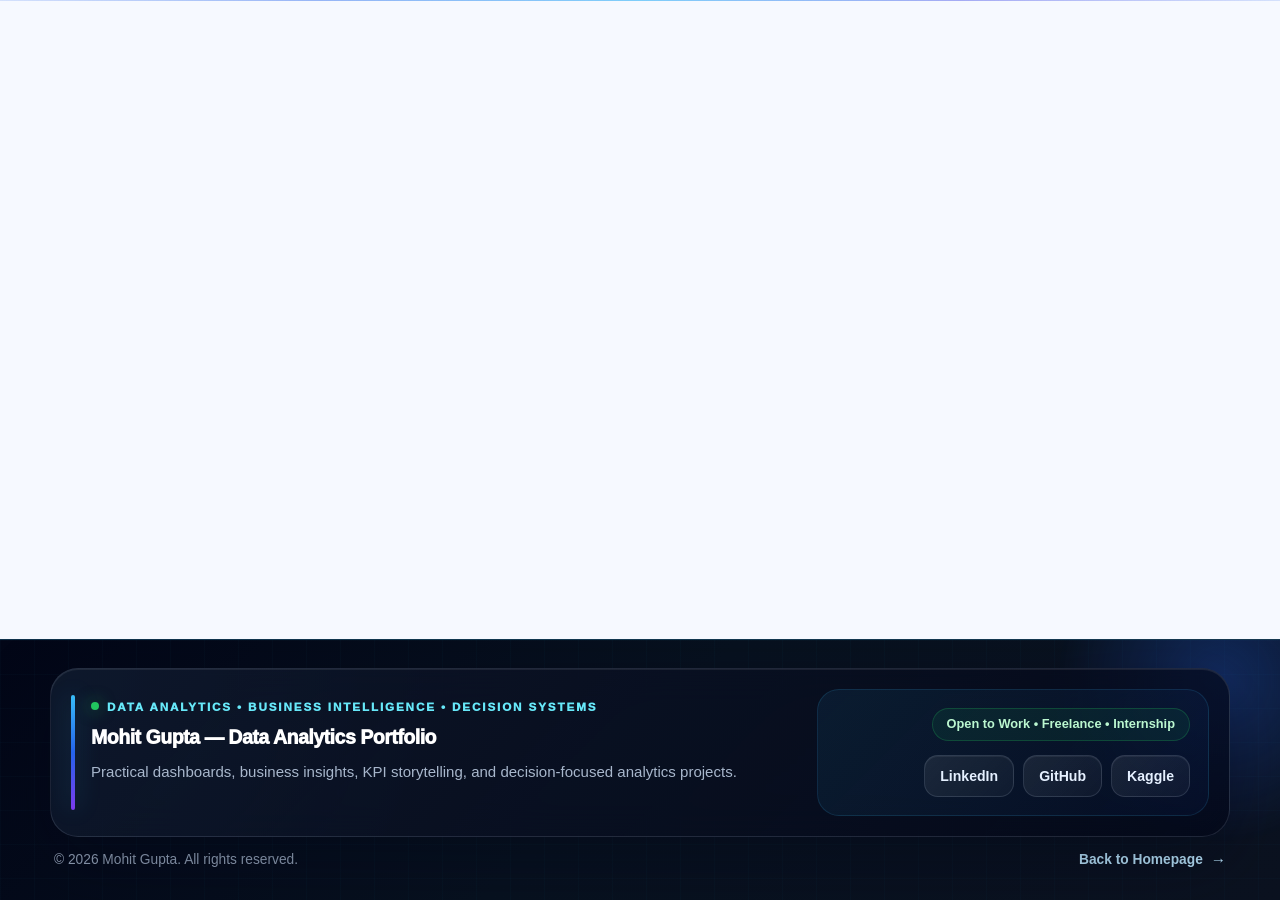
==== commit da187d69: "Updated website and added new functionalities" ====
--- a/about/index.html
+++ b/about/index.html
@@ -1,775 +1,246 @@
 <!DOCTYPE html>
-<html lang="en">
+<html lang="en-IN">
 <head>
-  <meta charset="UTF-8" />
-  <meta name="viewport" content="width=device-width, initial-scale=1.0" />
-
-  <title>About | Mohit Gupta</title>
-
-  <meta
-    name="description"
-    content="About Mohit Gupta — Business-focused Data Analyst specializing in marketing, e-commerce, supply chain analytics, dashboards, and decision-driven insights."
-  />
-
-  <link rel="icon" type="image/png" sizes="32x32" href="/assets/images/brand/mohit-gupta-logo.png">
-  <link rel="icon" type="image/png" sizes="16x16" href="/assets/images/brand/mohit-gupta-logo.png">
-  <link rel="shortcut icon" href="/assets/images/brand/mohit-gupta-logo.png" type="image/png">
-  <link rel="apple-touch-icon" href="/assets/images/brand/mohit-gupta-logo.png">
-
-  <link rel="icon" type="image/png" sizes="32x32" href="/assets/icons/ui/mohit-favicon-icon-modified.png">
-  <link rel="icon" type="image/png" sizes="16x16" href="/assets/icons/ui/mohit-favicon-icon-modified.png">
-  <link rel="shortcut icon" href="/assets/icons/ui/mohit-favicon-icon-modified.png" type="image/png">
-  <link rel="apple-touch-icon" href="/assets/icons/ui/mohit-favicon-icon-modified.png">
-
-  <link rel="stylesheet" href="https://cdnjs.cloudflare.com/ajax/libs/font-awesome/6.5.0/css/all.min.css">
-  <link href="https://fonts.googleapis.com/css2?family=Inter:wght@400;600;700;800&display=swap" rel="stylesheet">
-
-  <!-- About page isolated CSS -->
-  <!-- Main CSS -->
-<link rel="stylesheet" href="/assets/css/main.css">
+    <meta charset="UTF-8">
+
+    <!-- Responsive viewport -->
+    <meta name="viewport" content="width=device-width, initial-scale=1.0">
+
+    <!-- Browser compatibility -->
+    <meta http-equiv="X-UA-Compatible" content="IE=edge">
+
+    <!-- Primary SEO Meta Tags -->
+    <title>About Mohit Gupta | Data Analytics Portfolio</title>
+    <meta name="title" content="About Mohit Gupta | Data Analytics Portfolio">
+    <meta name="description" content="Learn about Mohit Gupta, a business-focused Data Analytics portfolio builder working with SQL, Python, Power BI, Tableau, dashboards, business intelligence, KPI reporting, and decision-focused analytics projects.">
+    <meta name="keywords" content="About Mohit Gupta, Mohit Gupta Data Analyst, Data Analytics Portfolio, Business Intelligence Portfolio, SQL, Python, Power BI, Tableau, Dashboard Development, KPI Dashboards, Data Storytelling, Marketing Analytics, E-commerce Analytics, Supply Chain Analytics, Finance Analytics">
+    <meta name="author" content="Mohit Gupta">
+    <meta name="robots" content="index, follow">
+    <meta name="language" content="English">
+    <meta name="application-name" content="Mohit Gupta Data Analytics Portfolio">
+    <meta name="theme-color" content="#2563eb">
+    <meta name="msapplication-TileColor" content="#2563eb">
+
+    <!-- Canonical URL -->
+    <link rel="canonical" href="https://techwithmohitgupta.github.io/about/">
+
+    <!-- Open Graph / Facebook / LinkedIn Meta Tags -->
+    <meta property="og:type" content="profile">
+    <meta property="og:title" content="About Mohit Gupta | Data Analytics Portfolio">
+    <meta property="og:description" content="Learn about Mohit Gupta's data analytics journey, business-focused analytics mindset, dashboard development approach, and portfolio direction across SQL, Python, Power BI, Tableau, and BI projects.">
+    <meta property="og:url" content="https://techwithmohitgupta.github.io/about/">
+    <meta property="og:site_name" content="Mohit Gupta Data Analytics Portfolio">
+    <meta property="og:locale" content="en_IN">
+    <meta property="og:image" content="https://techwithmohitgupta.github.io/assets/images/og-image.png">
+    <meta property="og:image:alt" content="About Mohit Gupta Data Analytics Portfolio page preview.">
+    <meta property="og:image:type" content="image/png">
+
+    <!-- Twitter / X Card Meta Tags -->
+    <meta name="twitter:card" content="summary_large_image">
+    <meta name="twitter:title" content="About Mohit Gupta | Data Analytics Portfolio">
+    <meta name="twitter:description" content="About Mohit Gupta — a data analytics portfolio builder focused on dashboards, KPI reporting, SQL, Python, Power BI, Tableau, and business intelligence projects.">
+    <meta name="twitter:image" content="https://techwithmohitgupta.github.io/assets/images/og-image.png">
+    <meta name="twitter:image:alt" content="About Mohit Gupta Data Analytics Portfolio page preview.">
+
+    <!-- Favicons -->
+    <link rel="icon" type="image/png" sizes="32x32" href="/assets/icons/ui/mohit-favicon-icon-modified.png">
+    <link rel="icon" type="image/png" sizes="16x16" href="/assets/icons/ui/mohit-favicon-icon-modified.png">
+    <link rel="shortcut icon" href="/assets/icons/ui/mohit-favicon-icon-modified.png" type="image/png">
+    <link rel="apple-touch-icon" href="/assets/images/brand/mohit-gupta-logo.png">
+
+    <!-- Performance: Preconnect to external icon CDN -->
+    <link rel="preconnect" href="https://cdnjs.cloudflare.com" crossorigin>
+
+    <!-- Performance: Preload important brand logo used in the header -->
+    <link rel="preload" as="image" href="/assets/images/brand/mohit-gupta-logo.png">
+
+    <!-- Icons -->
+    <link rel="stylesheet" href="https://cdnjs.cloudflare.com/ajax/libs/font-awesome/6.5.0/css/all.min.css">
+
+    <!-- CSS Files -->
+    <link rel="stylesheet" href="/assets/css/main.css">
+    <link rel="stylesheet" href="/assets/css/about.css">
+
+    <!-- Structured Data: Person + About Page + Breadcrumbs -->
+    <script type="application/ld+json">
+    {
+        "@context": "https://schema.org",
+        "@graph": [
+            {
+                "@type": "Person",
+                "@id": "https://techwithmohitgupta.github.io/#person",
+                "name": "Mohit Gupta",
+                "url": "https://techwithmohitgupta.github.io/",
+                "jobTitle": "Data Analytics Portfolio Builder",
+                "description": "Mohit Gupta is building a data analytics portfolio focused on SQL, Python, Power BI, Tableau, Streamlit dashboards, business intelligence, KPI dashboards, and data-driven insights.",
+                "knowsAbout": [
+                    "Data Analytics",
+                    "Business Intelligence",
+                    "SQL",
+                    "Python",
+                    "Power BI",
+                    "Tableau",
+                    "Streamlit",
+                    "Data Visualization",
+                    "Dashboard Development",
+                    "KPI Dashboards",
+                    "Data Storytelling",
+                    "Marketing Analytics",
+                    "E-commerce Analytics",
+                    "Supply Chain Analytics",
+                    "Finance Analytics"
+                ],
+                "sameAs": [
+                    "https://github.com/techwithmohitgupta",
+                    "https://www.linkedin.com/in/mohit-gupta-data-analyst/"
+                ]
+            },
+            {
+                "@type": "AboutPage",
+                "@id": "https://techwithmohitgupta.github.io/about/#about-page",
+                "name": "About Mohit Gupta",
+                "url": "https://techwithmohitgupta.github.io/about/",
+                "description": "About page for Mohit Gupta's data analytics portfolio, covering analytics journey, skills direction, business-focused mindset, project-based learning, and dashboard development approach.",
+                "isPartOf": {
+                    "@id": "https://techwithmohitgupta.github.io/#website"
+                },
+                "about": {
+                    "@id": "https://techwithmohitgupta.github.io/#person"
+                }
+            },
+            {
+                "@type": "BreadcrumbList",
+                "@id": "https://techwithmohitgupta.github.io/about/#breadcrumb",
+                "itemListElement": [
+                    {
+                        "@type": "ListItem",
+                        "position": 1,
+                        "name": "Home",
+                        "item": "https://techwithmohitgupta.github.io/"
+                    },
+                    {
+                        "@type": "ListItem",
+                        "position": 2,
+                        "name": "About",
+                        "item": "https://techwithmohitgupta.github.io/about/"
+                    }
+                ]
+            }
+        ]
+    }
+    </script>
 </head>
 
-<body data-page="about">
-
-  <!-- =========================
-       HEADER START
-  ========================== -->
-  <header class="v3-header about-site-header" id="home">
-    <div class="v3-header-container">
-
-      <a href="/" class="v3-logo-link" aria-label="Mohit Gupta Home">
-        <img
-          src="/assets/images/brand/mohit-gupta-logo.png"
-          alt="Mohit Gupta Personal Brand Logo"
-          class="v3-brand-logo"
-        />
-      </a>
-
-      <nav class="v3-nav" aria-label="Main Navigation">
-        <a href="/" class="v3-nav-link">Home</a>
-        <a href="/about" class="v3-nav-link active">About</a>
-        <a href="/projects" class="v3-nav-link">Projects</a>
-        <a href="/skills" class="v3-nav-link">Skills</a>
-        <a href="/experience" class="v3-nav-link">Experience</a>
-      </nav>
-
-      <a href="/contact" class="v3-cta">Let’s Connect</a>
-
-      <button
-        class="v3-menu-toggle"
-        aria-label="Open Menu"
-        aria-expanded="false"
-        aria-controls="v3-mobile-menu"
-      >
-        <span></span>
-        <span></span>
-        <span></span>
-      </button>
-
-    </div>
-
-    <div class="v3-mobile-menu" id="v3-mobile-menu">
-      <div class="v3-mobile-menu-header">
-        <span>Menu</span>
-        <button class="v3-menu-close" aria-label="Close Menu">&times;</button>
-      </div>
-
-      <nav class="v3-mobile-nav">
-        <a href="/" class="v3-mobile-link">Home</a>
-        <a href="/about" class="v3-mobile-link active">About</a>
-        <a href="/projects" class="v3-mobile-link">Projects</a>
-        <a href="/skills" class="v3-mobile-link">Skills</a>
-        <a href="/experience" class="v3-mobile-link">Experience</a>
-      </nav>
-
-      <div class="v3-mobile-cta-wrap">
-        <a href="/contact" class="v3-mobile-cta">Let’s Connect</a>
-      </div>
-    </div>
-  </header>
-  <!-- HEADER END -->
-
-  <!-- =========================
-       ABOUT PAGE START
-  ========================== -->
-  <main class="about-page" id="aboutPage">
-
-    <!-- PAGE BACKGROUND VISUALS -->
-    <div class="about-page-bg" aria-hidden="true">
-      <span class="about-bg-blur about-bg-blur-one"></span>
-      <span class="about-bg-blur about-bg-blur-two"></span>
-      <span class="about-bg-grid"></span>
-    </div>
-
-    <!-- =========================
-         HERO SECTION
-    ========================== -->
-    <section class="about-hero about-section-shell" id="aboutHero" data-section="hero">
-      <div class="about-container about-hero-layout">
-
-        <div class="about-hero-copy about-reveal" data-reveal="left">
-
-          <span class="about-kicker">
-            <i class="fa-solid fa-circle-dot"></i>
-            About Mohit Gupta
-          </span>
-
-         <h1 class="about-hero-title">
-
-<h1 class="about-hero-title">
-  <span class="about-intro-line">Hello, my name is</span>
-  <span class="about-name-line">Mohit Gupta</span>
-</h1>
-
-<h2 class="about-hero-role">
-  <span class="about-role-prefix">And I’m a</span>
-
-  <span class="about-role-dynamic">
-    <span id="aboutTypingText" class="about-typing-text"></span>
-    <span class="typing-cursor" aria-hidden="true"></span>
-  </span>
-</h2>
-
-          <p class="about-hero-description" id="aboutHeroDescription">
-            I transform business data into actionable insights across marketing,
-            e-commerce, and supply chain domains.
-          </p>
-
-          <div class="about-hero-actions">
-            <a href="/projects" class="about-btn about-btn-primary">
-              <span>View Projects</span>
-              <i class="fa-solid fa-arrow-right"></i>
-            </a>
-
-            <a href="/contact" class="about-btn about-btn-secondary">
-              <span>Contact Me</span>
-            </a>
-          </div>
-
-          <div class="about-hero-proof" id="aboutHeroStats" aria-label="Professional highlights">
-            <!-- Dynamic stats render from about.js -->
-          </div>
-
-        </div>
-
-        <div class="about-hero-visual about-reveal" data-reveal="right">
-
-          <div class="about-photo-system">
-
-            <div class="about-photo-card">
-              <span class="about-photo-ring" aria-hidden="true"></span>
-
-              <img
-                src="/assets/images/about/mohit-about-photo.png"
-                alt="Mohit Gupta - Business-focused Data Analyst"
-                class="about-profile-photo"
-              />
-
-              <div class="about-photo-overlay">
-                <span>Data Analytics</span>
-                <strong>Business Clarity</strong>
-              </div>
-            </div>
-
-            <div class="about-floating-card about-floating-card-one">
-              <i class="fa-solid fa-chart-line"></i>
-              <div>
-                <span>Focus</span>
-                <strong>Insights</strong>
-              </div>
-            </div>
-
-            <div class="about-floating-card about-floating-card-two">
-              <i class="fa-solid fa-database"></i>
-              <div>
-                <span>Approach</span>
-                <strong>Data-Driven</strong>
-              </div>
-            </div>
-
-            <div class="about-mini-dashboard" aria-hidden="true">
-              <div class="mini-dashboard-header">
-                <span></span>
-                <span></span>
-                <span></span>
-              </div>
-              <div class="mini-dashboard-bars">
-                <span style="--bar-height: 72%"></span>
-                <span style="--bar-height: 46%"></span>
-                <span style="--bar-height: 88%"></span>
-                <span style="--bar-height: 60%"></span>
-              </div>
-            </div>
-
-          </div>
-
-        </div>
-
-      </div>
-    </section>
-
-    <!-- =========================
-         STICKY ABOUT NAV
-    ========================== -->
-    <!--<nav class="about-page-nav" aria-label="About page sections">
-      <div class="about-container about-page-nav-inner">
-        <a href="#whoIAm" class="about-page-nav-link active">Who I Am</a>
-        <a href="#whatIDo" class="about-page-nav-link">What I Do</a>
-        <a href="#whyIDo" class="about-page-nav-link">Why I Do</a>
-        <a href="#howIDo" class="about-page-nav-link">How I Do</a>
-        <a href="#skillsSystem" class="about-page-nav-link">Skills</a>
-        <a href="#experienceProof" class="about-page-nav-link">Experience</a>
-      </div>
-    </nav>--!>
-
-<!-- =========================
-     WHO I AM
-========================== -->
-<section class="about-section about-who about-section-shell" id="whoIAm" data-section="who">
-  <div class="about-container">
-
-    <div class="about-section-intro about-center about-reveal">
-      <span class="about-kicker">Who I Am</span>
-      <h2>Business background with an analytics mindset.</h2>
-      <p>
-        A focused story of how digital marketing experience shaped my understanding
-        of data, performance, customer behavior, and business decisions.
-      </p>
-    </div>
-
-    <div class="about-who-final-grid">
-
-      <div class="about-who-final-left about-reveal" data-reveal="left">
-        <span class="about-card-label">Profile Identity</span>
-
-        <h3>I connect business understanding with analytical thinking.</h3>
-
-        <p class="about-who-final-lead">
-          My background in digital marketing helps me look at data beyond numbers —
-          I focus on performance, behavior, business context, and decision-making.
-        </p>
-
-        <div class="about-who-strengths" id="whoIAmContent">
-          <!-- Dynamic strengths render from about.js -->
-        </div>
-      </div>
-
-      <div class="about-who-final-right about-reveal" data-reveal="right">
-        <div class="about-who-right-top">
-          <span class="about-card-label dark-label">At a Glance</span>
-          <div class="about-who-stats" id="identityHighlights">
-            <!-- Dynamic stats render from about.js -->
-          </div>
-        </div>
-
-        <div class="about-who-right-middle">
-          <div class="about-who-mini-timeline">
-            <h3>My Journey So Far</h3>
-            <div id="whoMiniJourney">
-              <!-- Dynamic mini journey render from about.js -->
-            </div>
-          </div>
-
-          <div class="about-who-drive-card">
-            <h3>What Drives Me</h3>
-            <div id="whoDriveList">
-              <!-- Dynamic drive points render from about.js -->
-            </div>
-          </div>
-        </div>
-
-        <div class="about-who-bottom-proof" id="whoBottomProof">
-          <!-- Dynamic proof cards render from about.js -->
-        </div>
-      </div>
-
-    </div>
-
-  </div>
-</section>
-
-    <!-- =========================
-         JOURNEY TIMELINE
-    ========================== -->
-    <section class="about-section about-journey about-section-shell" id="journeyStory" data-section="journey">
-      <div class="about-container">
-
-        <div class="about-section-intro about-center about-reveal">
-          <span class="about-kicker">My Journey</span>
-          <h2>From marketing execution to analytics-driven decision support.</h2>
-          <p>
-            My journey is built around understanding performance, asking better questions,
-            and using data to support practical business decisions.
-          </p>
-        </div>
-
-        <div class="about-journey-premium-layout">
-          <div class="about-journey-story-card about-reveal" data-reveal="left">
-            <span class="about-card-label">Transition Path</span>
-            <h3>Marketing → Metrics → Analytics</h3>
-            <p>
-              I started by understanding how digital channels perform. Over time,
-              that shifted into a stronger interest in measurement, dashboards,
-              business patterns, and decision-making.
-            </p>
-
-            <div class="about-journey-mini-metrics">
-              <span>Business Context</span>
-              <span>Performance Thinking</span>
-              <span>Decision Support</span>
-            </div>
-          </div>
-
-          <div class="about-journey-timeline about-reveal" id="journeyTimeline" data-reveal="right">
-            <!-- Dynamic timeline render from about.js -->
-          </div>
-        </div>
-
-      </div>
-    </section>
-
-    <!-- =========================
-         WHAT I DO
-    ========================== -->
-    <section class="about-section about-what about-section-shell" id="whatIDo" data-section="what">
-      <div class="about-container">
-
-        <div class="about-section-intro about-center about-reveal">
-          <span class="about-kicker">What I Do</span>
-          <h2>I turn raw data into clear business insights.</h2>
-          <p>
-            I work across the analytics cycle — from understanding the business problem
-            to building dashboards, identifying patterns, and translating insights into decisions.
-          </p>
-        </div>
-
-        <div class="about-what-layout">
-          <div class="about-capability-grid" id="whatIDoList">
-            <!-- Dynamic capability items render from about.js -->
-          </div>
-
-          <aside class="about-capability-note about-reveal" data-reveal="right">
-            <span class="about-card-label">Core Value</span>
-            <h3>Decision support, not just reporting.</h3>
-            <p>
-              My focus is not only to show numbers, but to explain what they mean,
-              why they matter, and what action can be taken next.
-            </p>
-
-            <div class="about-core-value-points">
-              <span>Business Question First</span>
-              <span>KPI-Based Thinking</span>
-              <span>Insight to Action</span>
-            </div>
-          </aside>
-        </div>
-
-      </div>
-    </section>
-
-    <!-- =========================
-         WHY I DO
-    ========================== -->
-    <section class="about-section about-why about-section-shell" id="whyIDo" data-section="why">
-      <div class="about-container">
-
-        <div class="about-section-intro about-center about-reveal">
-          <span class="about-kicker">Why I Do</span>
-          <h2>Data should create clarity, not confusion.</h2>
-          <p>
-            I believe analytics becomes valuable when it helps people understand
-            what is happening, why it matters, and what action should come next.
-          </p>
-        </div>
-
-        <div class="about-why-premium-layout">
-          <div class="about-why-card about-reveal" data-reveal="left">
-            <span class="quote-mark">“</span>
-
-            <span class="about-card-label">Analytics Philosophy</span>
-
-            <h3>Clarity is the real value of analytics.</h3>
-
-            <div id="whyIDoContent">
-              <!-- Dynamic why content render from about.js -->
-            </div>
-          </div>
-
-          <div class="about-why-points about-reveal" id="whyPrinciples" data-reveal="right">
-            <!-- Dynamic principles render from about.js -->
-          </div>
-        </div>
-
-      </div>
-    </section>
-
-        <!-- =========================
-         HOW I DO
-    ========================== -->
-    <section class="about-section about-process about-section-shell" id="howIDo" data-section="how">
-      <div class="about-container">
-
-        <div class="about-section-intro about-center about-reveal">
-          <span class="about-kicker">How I Do</span>
-          <h2>My analytics process from problem to decision.</h2>
-          <p>
-            I follow a structured workflow that starts with business questions
-            and ends with clear insights, dashboards, and action-focused recommendations.
-          </p>
-        </div>
-
-        <div class="about-process-premium-layout">
-          <div class="about-process-insight-card about-reveal" data-reveal="left">
-            <span class="about-card-label">Process Mindset</span>
-            <h3>Business problem first. Tools second.</h3>
-            <p>
-              I don’t start with charts. I start by understanding the business problem,
-              defining the right KPIs, and then using data to answer the right questions.
-            </p>
-
-            <div class="about-process-mini-points">
-              <span>Problem Understanding</span>
-              <span>KPI Thinking</span>
-              <span>Insight Communication</span>
-            </div>
-          </div>
-
-          <div class="about-process-board about-reveal" data-reveal="right">
-            <div class="about-process-progress" aria-hidden="true"></div>
-            <div class="about-process-flow" id="howIDoProcess">
-              <!-- Dynamic process steps render from about.js -->
-            </div>
-          </div>
-        </div>
-
-      </div>
-    </section>
-
-    <!-- =========================
-         SKILLS SYSTEM
-    ========================== -->
-    <section class="about-section about-skills about-section-shell" id="skillsSystem" data-section="skills">
-      <div class="about-container">
-
-        <div class="about-section-intro about-center about-reveal">
-          <span class="about-kicker">Skills System</span>
-          <h2>Tools I use to analyze, visualize, and communicate data.</h2>
-          <p>
-            My skills are organized around practical analytics workflows —
-            from data preparation to dashboarding, storytelling, and business decision support.
-          </p>
-        </div>
-
-        <div class="about-skills-premium-layout">
-          <div class="about-skills-context-card about-reveal" data-reveal="left">
-            <span class="about-card-label">Skill Mindset</span>
-            <h3>Skills are useful only when they solve business problems.</h3>
-            <p>
-              I use tools like Python, SQL, Excel, Power BI, Tableau, and visualization libraries
-              to clean data, analyze patterns, build dashboards, and explain insights clearly.
-            </p>
-
-            <div class="about-skills-mini-points">
-              <span>Data Preparation</span>
-              <span>Dashboard Design</span>
-              <span>Insight Storytelling</span>
-            </div>
-          </div>
-
-          <div class="about-skills-system about-reveal" data-reveal="right">
-            <div class="about-skills-tabs" id="skillsTabs" role="tablist">
-              <!-- Dynamic skill tabs render from about.js -->
-            </div>
-
-            <div class="about-skills-panels" id="skillsSystemGrid">
-              <!-- Dynamic skill panels render from about.js -->
-            </div>
-          </div>
-        </div>
-
-      </div>
-    </section>
-
-    <!-- =========================
-         DOMAIN FOCUS
-    ========================== -->
-    <section class="about-section about-domains about-section-shell" id="domainFocus" data-section="domains">
-      <div class="about-container">
-
-        <div class="about-section-intro about-center about-reveal">
-          <span class="about-kicker">Domain Focus</span>
-          <h2>Focused on business areas where data directly supports better decisions.</h2>
-          <p>
-            I’m building my analytics direction around domains where business performance,
-            customer behavior, profitability, and operations can be measured clearly.
-          </p>
-        </div>
-
-        <div class="about-domain-premium-layout">
-          <div class="about-domain-context-card about-reveal" data-reveal="left">
-            <span class="about-card-label">Analytics Direction</span>
-            <h3>Clear domain focus helps me build stronger business thinking.</h3>
-            <p>
-              Instead of learning analytics randomly, I focus on business areas where data
-              has a direct role in improving performance, finding gaps, and supporting decisions.
-            </p>
-
-            <div class="about-domain-mini-points">
-              <span>Customer Behavior</span>
-              <span>Operational Efficiency</span>
-              <span>Profitability Thinking</span>
-            </div>
-          </div>
-
-          <div class="about-domain-showcase" id="domainFocusGrid">
-            <!-- Dynamic domain focus render from about.js -->
-          </div>
-        </div>
-
-      </div>
-    </section>
-
-    <!-- =========================
-         EXPERIENCE PROOF
-    ========================== -->
-    <section class="about-section about-experience about-section-shell" id="experienceProof" data-section="experience">
-      <div class="about-container">
-
-        <div class="about-section-intro about-center about-reveal">
-          <span class="about-kicker">Experience Proof</span>
-          <h2>Professional exposure shaped by business, marketing, and analytics.</h2>
-          <p>
-            My experience connects digital marketing execution, business performance tracking,
-            analytics learning, dashboard thinking, and real-world project work.
-          </p>
-        </div>
-
-        <div class="about-experience-premium-layout">
-          <div class="about-experience-context-card about-reveal" data-reveal="left">
-            <span class="about-card-label">Experience Direction</span>
-            <h3>From execution experience to analytics thinking.</h3>
-            <p>
-              My background gives me practical understanding of how business activities,
-              customer behavior, website performance, and reporting connect with decision-making.
-            </p>
-
-            <div class="about-experience-mini-points">
-              <span>Business Exposure</span>
-              <span>Marketing Foundation</span>
-              <span>Analytics Projects</span>
-            </div>
-          </div>
-
-          <div class="about-experience-timeline about-reveal" id="experienceTimeline" data-reveal="right">
-            <!-- Dynamic experience render from about.js -->
-          </div>
-        </div>
-
-      </div>
-    </section>
-
-    <!-- =========================
-         PROJECT PROOF
-    ========================== -->
-    <section class="about-section about-project-proof about-section-shell" id="projectProof" data-section="projects">
-      <div class="about-container">
-
-        <div class="about-section-intro about-center about-reveal">
-          <span class="about-kicker">Project Proof</span>
-          <h2>Projects that turn business questions into analytical proof.</h2>
-          <p>
-            My projects are built around business problems, KPI logic, data quality,
-            dashboards, insights, and practical recommendations.
-          </p>
-        </div>
-
-        <div class="about-project-premium-layout">
-          <div class="about-project-context-card about-reveal" data-reveal="left">
-            <span class="about-card-label">Portfolio Evidence</span>
-            <h3>Not just dashboards — complete business analysis stories.</h3>
-            <p>
-              Each project is designed to show how I think as an analyst:
-              understand the business problem, clean the data, define KPIs,
-              analyze patterns, and communicate insights clearly.
-            </p>
-
-            <div class="about-project-mini-points">
-              <span>Business Problem</span>
-              <span>KPI Logic</span>
-              <span>Insight Storytelling</span>
-            </div>
-
-            <a href="/projects" class="about-inline-link about-project-link">
-              Explore project case studies
-              <i class="fa-solid fa-arrow-right"></i>
-            </a>
-          </div>
-
-          <div class="about-project-proof-list about-reveal" id="projectProofList" data-reveal="right">
-            <!-- Dynamic project proof render from about.js -->
-          </div>
-        </div>
-
-      </div>
-    </section>
-
-    <!-- =========================
-         PERSONAL VALUES / EDGE
-    ========================== -->
-    <section class="about-section about-values about-section-shell" id="personalEdge" data-section="values">
-      <div class="about-container">
-
-        <div class="about-section-intro about-center about-reveal">
-          <span class="about-kicker">Personal Edge</span>
-          <h2>The way I think, work, and create value.</h2>
-          <p>
-            Beyond tools and dashboards, my real strength is structured thinking,
-            clarity, consistency, and business-focused problem solving.
-          </p>
-        </div>
-
-        <div class="about-values-premium-layout">
-          <div class="about-values-context-card about-reveal" data-reveal="left">
-            <span class="about-card-label">Working Style</span>
-            <h3>Clear thinking. Structured execution. Business impact.</h3>
-            <p>
-              I focus on understanding the problem deeply, organizing work clearly,
-              improving through feedback, and communicating insights in a way that supports decisions.
-            </p>
-
-            <div class="about-values-mini-points">
-              <span>Clarity First</span>
-              <span>Structured Workflow</span>
-              <span>Decision-Oriented Output</span>
-            </div>
-          </div>
-
-          <div class="about-values-grid about-reveal" id="personalValuesGrid" data-reveal="right">
-            <!-- Dynamic values render from about.js -->
-          </div>
-        </div>
-
-      </div>
-    </section>
-
-    <!-- =========================
-         CTA SECTION
-    ========================== -->
-    <section class="about-section about-cta-section about-section-shell" id="aboutCTA" data-section="cta">
-      <div class="about-container">
-
-        <div class="about-section-intro about-center about-reveal">
-          <span class="about-kicker">Let’s Connect</span>
-          <h2>Ready to turn data into better decisions?</h2>
-          <p>
-            Explore my projects, review my analytical work, or connect with me
-            for data analytics, dashboarding, and business insight opportunities.
-          </p>
-        </div>
-
-        <div class="about-cta-premium-card about-reveal">
-          <div class="about-cta-content">
-            <span class="about-card-label">Next Step</span>
-            <h3>Let’s build clarity through data.</h3>
-            <p>
-              I’m focused on creating analytics work that connects business problems,
-              clean data, KPI logic, dashboards, and practical recommendations.
-            </p>
-
-            <div class="about-cta-actions">
-              <a href="/projects" class="about-btn about-btn-primary">
-                <span>View Projects</span>
-                <i class="fa-solid fa-arrow-right"></i>
-              </a>
-
-              <a href="/contact" class="about-btn about-btn-secondary">
-                <span>Contact Me</span>
-              </a>
-            </div>
-          </div>
-
-          <div class="about-cta-proof">
-            <div class="about-cta-proof-item">
-              <strong>Business</strong>
-              <span>Problem-first thinking</span>
-            </div>
-
-            <div class="about-cta-proof-item">
-              <strong>Analytics</strong>
-              <span>Insights and dashboards</span>
-            </div>
-
-            <div class="about-cta-proof-item">
-              <strong>Impact</strong>
-              <span>Decision-focused output</span>
-            </div>
-          </div>
-        </div>
-
-      </div>
-    </section>
-
-  </main>
-  <!-- ABOUT PAGE END -->
+<body data-page="about" class="inner-page about-page">
+    <!-- Accessibility: Skip link -->
+    <a href="#main-content" class="skip-link">Skip to main content</a>
+
+    <!-- Header: Global navigation is rendered by navigation.js -->
+    <header id="site-header" class="site-header" aria-label="Website header"></header>
+
+    <!-- Main: About page content is rendered by about.js -->
+    <main id="main-content" class="site-main">
+        <div id="about-app"></div>
+
+        <!-- No JavaScript fallback content -->
+        <noscript>
+            <section class="noscript-fallback">
+                <h1>About Mohit Gupta</h1>
+
+                <p>
+                    This page introduces Mohit Gupta's data analytics journey, business-focused
+                    analytics mindset, dashboard development direction, and project-based learning
+                    across SQL, Python, Power BI, Tableau, business intelligence, and KPI reporting.
+                </p>
+
+                <p>
+                    Please enable JavaScript to view the full interactive About page experience.
+                </p>
+
+                <p>
+                    You can also visit the
+                    <a href="/">Homepage</a>,
+                    explore
+                    <a href="/projects/">Projects</a>,
+                    or connect with Mohit Gupta on
+                    <a href="https://www.linkedin.com/in/mohit-gupta-data-analyst/">LinkedIn</a>.
+                </p>
+            </section>
+        </noscript>
+    </main>
 
 <!-- =========================
      INNER PAGE FOOTER START
 ========================== -->
-<footer class="site-footer inner-footer" aria-label="Website footer">
-  <div class="footer-container inner-footer-container">
-
-    <div class="footer-content inner-footer-content">
-
-      <!-- Footer Brand / Identity -->
-      <div class="footer-brand inner-footer-brand">
-        <span class="footer-eyebrow">DATA ANALYTICS • BUSINESS INTELLIGENCE • DECISION SYSTEMS</span>
-
-        <p class="footer-copy">
-          © 2026 Mohit Gupta. Data Analytics Portfolio.
-        </p>
-
-        <p class="footer-note">
-          Practical dashboards, business insights, and decision-focused analytics projects.
-        </p>
-      </div>
-
-      <!-- Footer Navigation / Social Links -->
-      <nav class="footer-links inner-footer-links" aria-label="Footer social links">
-        <a
-          href="https://www.linkedin.com/"
-          target="_blank"
-          rel="noopener noreferrer"
-          aria-label="Visit Mohit Gupta on LinkedIn"
-        >
-          <span>LinkedIn</span>
-        </a>
-
-        <a
-          href="https://github.com/mohitguptaofficial"
-          target="_blank"
-          rel="noopener noreferrer"
-          aria-label="Visit Mohit Gupta on GitHub"
-        >
-          <span>GitHub</span>
-        </a>
-
-        <a
-          href="https://www.kaggle.com/"
-          target="_blank"
-          rel="noopener noreferrer"
-          aria-label="Visit Mohit Gupta on Kaggle"
-        >
-          <span>Kaggle</span>
-        </a>
-      </nav>
+<footer class="inner-footer-modern" role="contentinfo" aria-label="Website footer">
+    <div class="inner-footer-wrap">
+
+        <div class="inner-footer-grid">
+
+            <!-- Left: Brand Identity -->
+            <div class="inner-footer-left">
+                <span class="inner-footer-kicker">
+                    Data Analytics • Business Intelligence • Decision Systems
+                </span>
+
+                <p class="inner-footer-title">
+                    Mohit Gupta — Data Analytics Portfolio
+                </p>
+
+                <p class="inner-footer-text">
+                    Practical dashboards, business insights, KPI storytelling, and decision-focused analytics projects.
+                </p>
+            </div>
+
+            <!-- Right: Professional Connect -->
+            <div class="inner-footer-right">
+                <span class="inner-footer-status">
+                    Open to Work • Freelance • Internship
+                </span>
+
+                <div class="inner-footer-socials" aria-label="Professional profile links">
+                    <a
+                        href="https://www.linkedin.com/in/mohit-gupta-data-analyst/"
+                        target="_blank"
+                        rel="noopener noreferrer"
+                        aria-label="Visit Mohit Gupta on LinkedIn"
+                    >
+                        LinkedIn
+                    </a>
+
+                    <a
+                        href="https://github.com/techwithmohitgupta"
+                        target="_blank"
+                        rel="noopener noreferrer"
+                        aria-label="Visit Mohit Gupta on GitHub"
+                    >
+                        GitHub
+                    </a>
+
+                    <a
+                        href="https://www.kaggle.com/"
+                        target="_blank"
+                        rel="noopener noreferrer"
+                        aria-label="Visit Mohit Gupta on Kaggle"
+                    >
+                        Kaggle
+                    </a>
+                </div>
+            </div>
+
+        </div>
+
+        <div class="inner-footer-bottom">
+            <p>© 2026 Mohit Gupta. All rights reserved.</p>
+            <a href="/" aria-label="Back to homepage">Back to Homepage</a>
+        </div>
 
     </div>
-
-  </div>
 </footer>
 <!-- INNER PAGE FOOTER END -->
 
-  <script type="module" src="/assets/js/main.js"></script>
-
+    <!-- JavaScript Files -->
+    <script type="module" src="/assets/js/main.js"></script>
+    <script type="module" src="/assets/js/about.js"></script>
 </body>
 </html>
--- a/assets/css/main.css
+++ b/assets/css/main.css
@@ -1,95 +1,28 @@
-/* =========================================================
-   MAIN CSS IMPORT SYSTEM
-   Mohit Gupta Portfolio Website
-   Global first • Page styles second • Safe architecture
-========================================================= */
+/* =========================================
+   MAIN CSS
+   Global CSS import file for the full website.
 
-/* -------------------------------
-   01. Design System
--------------------------------- */
+   Rule:
+   - Only common/global CSS files are imported here.
+   - Page-specific CSS files like home.css, about.css,
+     projects.css, skills.css, experience.css, contact.css
+     are NOT imported here.
+========================================= */
+
+/* 1. Design system / variables */
 @import url("./variables.css");
 
-/* -------------------------------
-   02. Base Foundation
--------------------------------- */
+/* 2. Browser reset / base defaults */
 @import url("./reset.css");
+
+/* 3. Global layout system */
 @import url("./layout.css");
 
-/* -------------------------------
-   03. Global Components
-   Header • Navbar • Mobile Menu • Footer • Buttons
--------------------------------- */
+/* 4. Reusable global components */
 @import url("./components.css");
 
-/* -------------------------------
-   04. Motion + Utilities
--------------------------------- */
-@import url("./animations.css");
+/* 5. Global utility classes */
 @import url("./utilities.css");
 
-/* -------------------------------
-   05. Page Styles
-   Page CSS should ideally be scoped using body[data-page="..."]
--------------------------------- */
-@import url("./home.css");
-@import url("./about.css");
-@import url("./projects.css");
-@import url("./skills.css");
-@import url("./experience.css");
-@import url("./contact.css");
-@import url("./not-found.css");
-
-/* =========================================================
-   GLOBAL SAFETY LAYER
-   Purpose:
-   - Keep cross-page behavior stable while page CSS cleanup continues
-   - Do not add heavy design rules here
-========================================================= */
-
-html,
-body {
-  overflow-x: hidden;
-}
-
-body {
-  min-height: 100vh;
-}
-
-/* Make all images safer globally */
-img {
-  max-width: 100%;
-  height: auto;
-}
-
-/* Common hidden utility */
-[hidden] {
-  display: none !important;
-}
-
-/* Improve keyboard focus visibility */
-a:focus-visible,
-button:focus-visible,
-input:focus-visible,
-textarea:focus-visible,
-select:focus-visible {
-  outline: 3px solid rgba(79, 70, 229, 0.35);
-  outline-offset: 3px;
-}
-
-/* Prevent sticky header from covering anchor sections */
-section,
-[id] {
-  scroll-margin-top: 104px;
-}
-
-/* Respect reduced motion preference */
-@media (prefers-reduced-motion: reduce) {
-  *,
-  *::before,
-  *::after {
-    scroll-behavior: auto !important;
-    animation-duration: 0.001ms !important;
-    animation-iteration-count: 1 !important;
-    transition-duration: 0.001ms !important;
-  }
-}+/* 6. Lightweight global animations */
+@import url("./animations.css");
